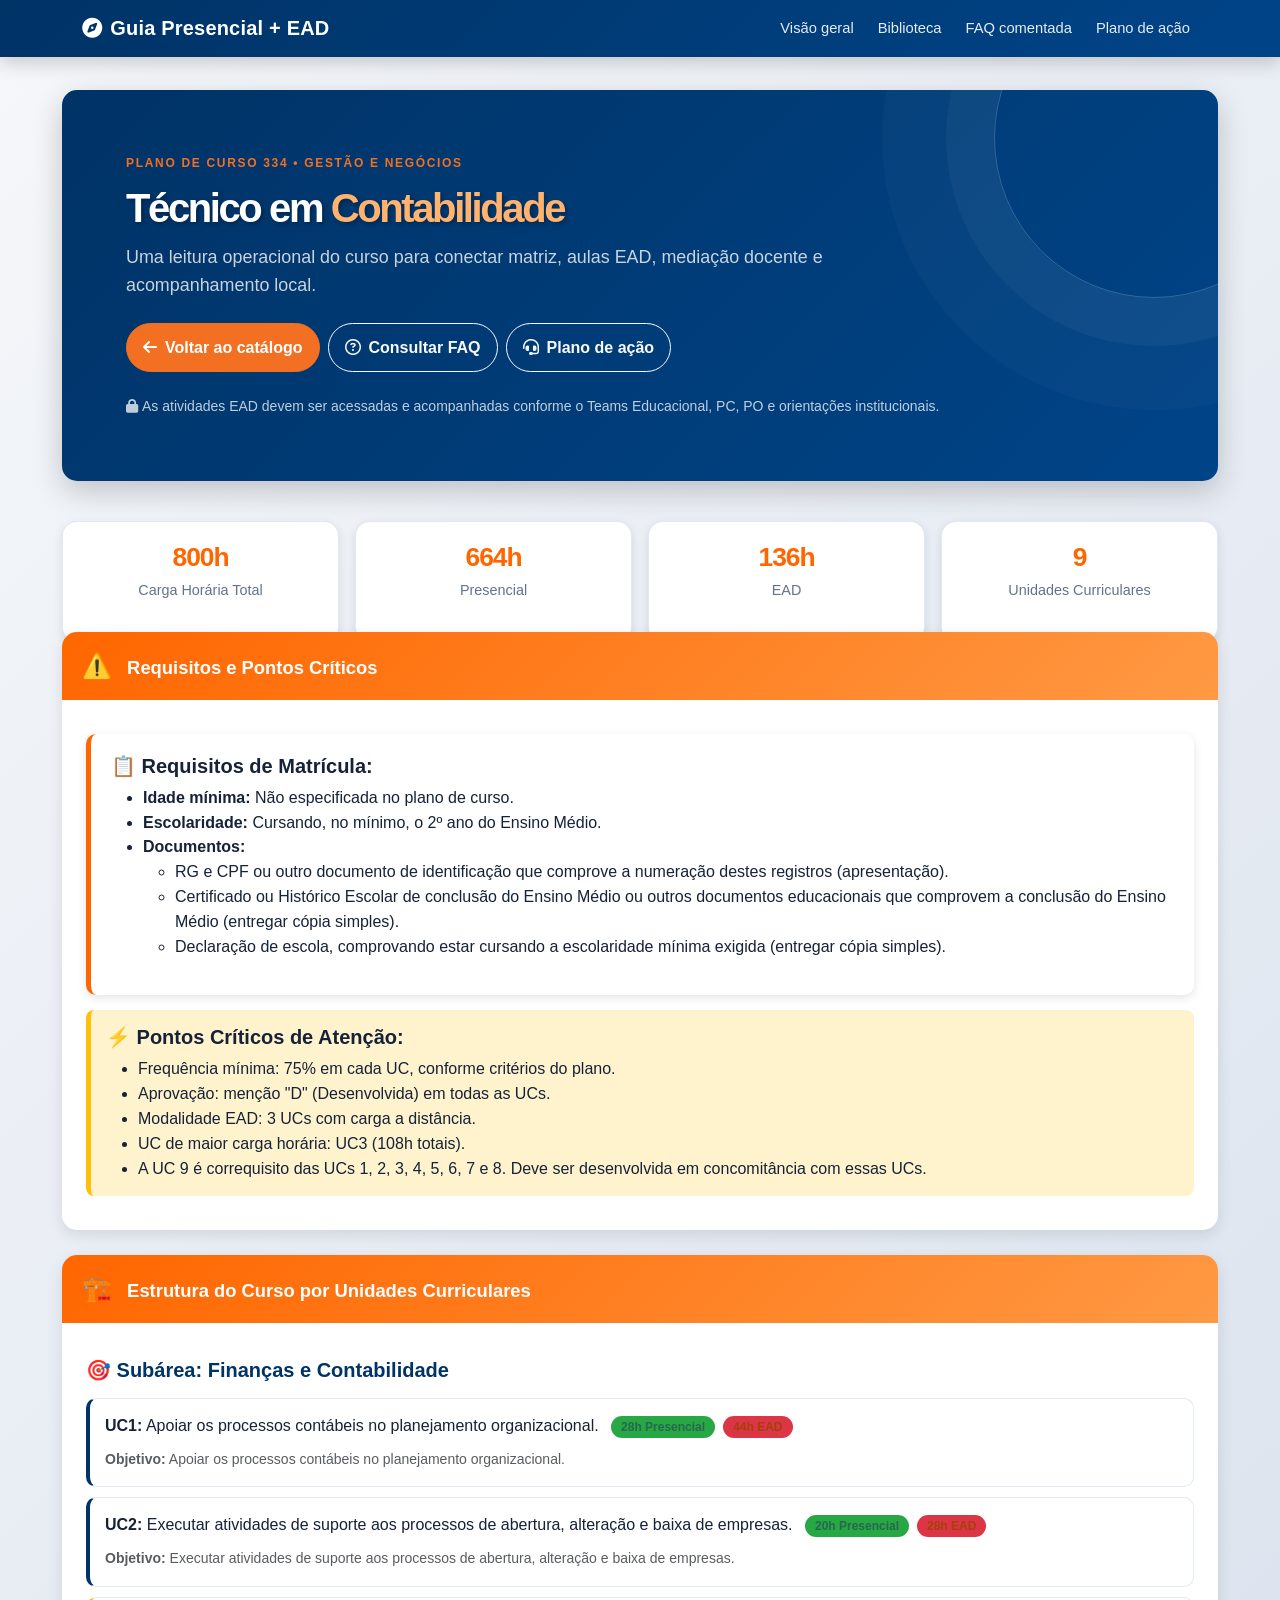
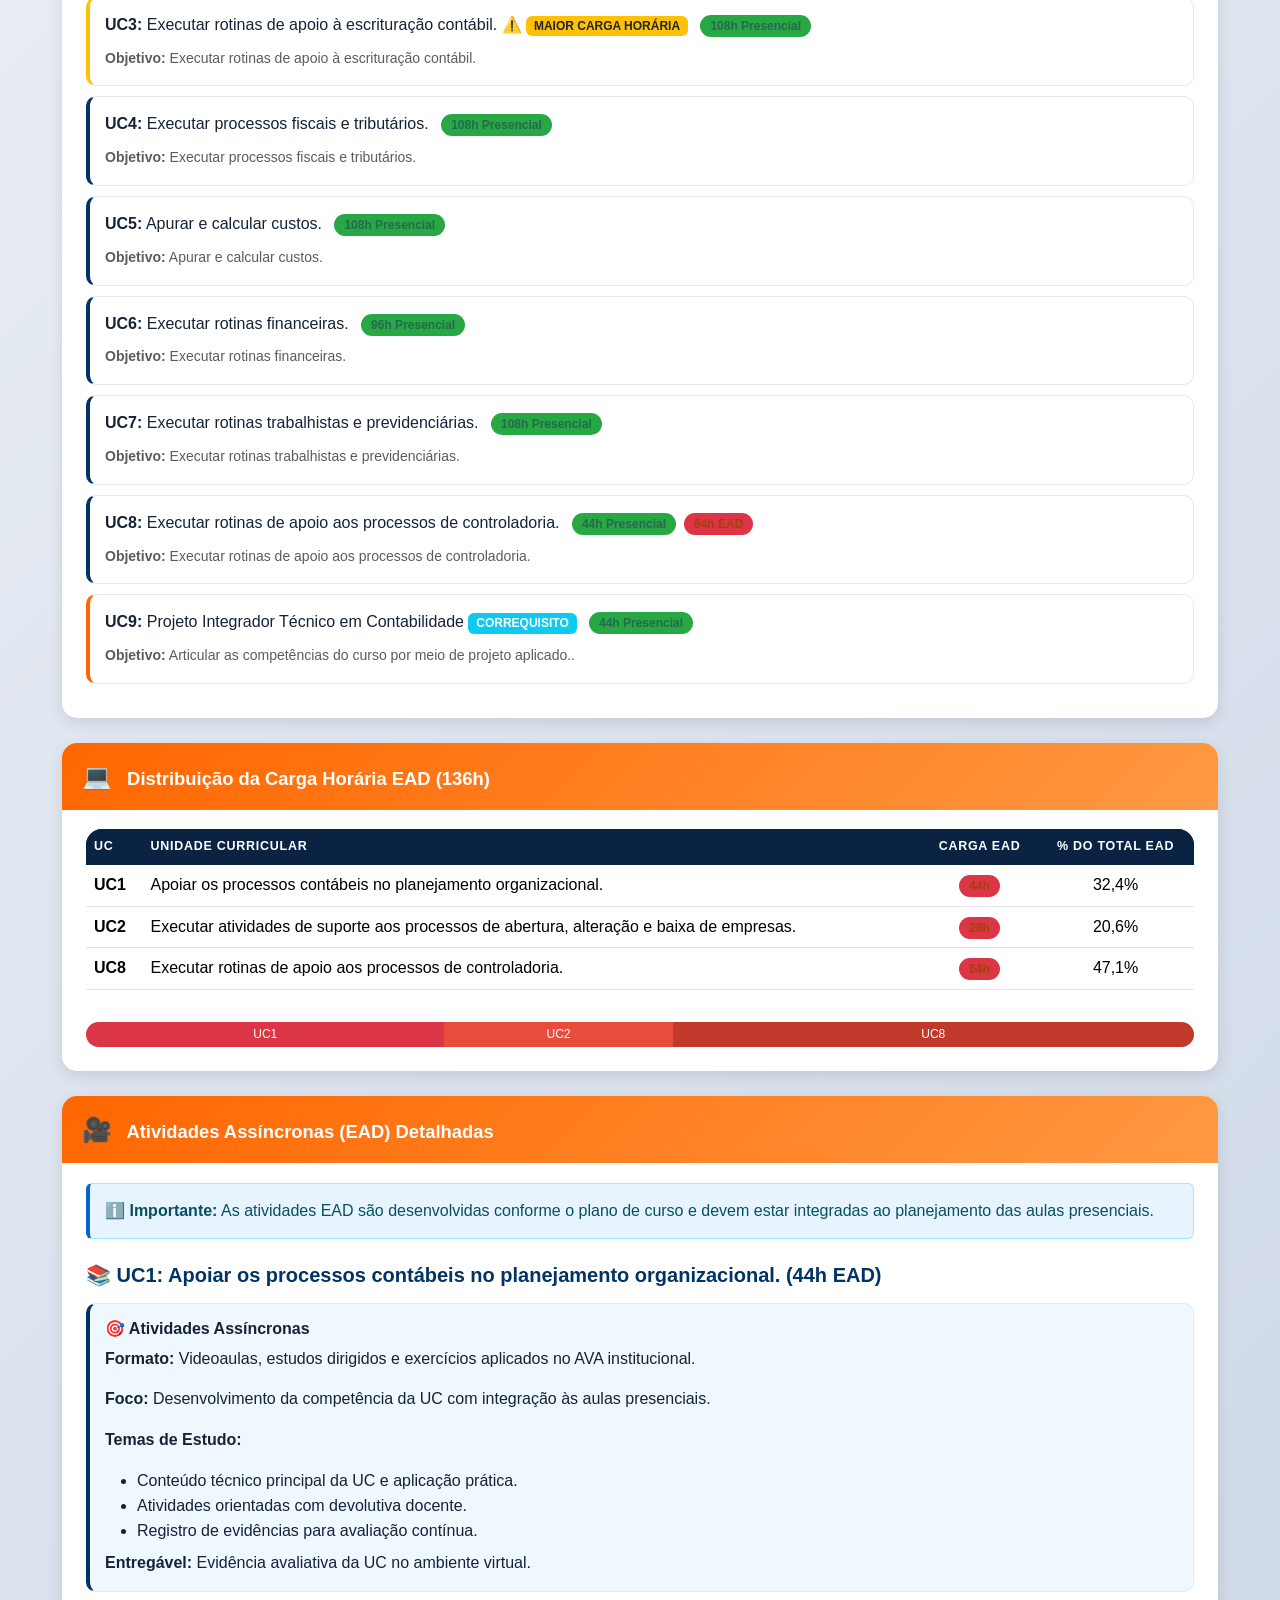
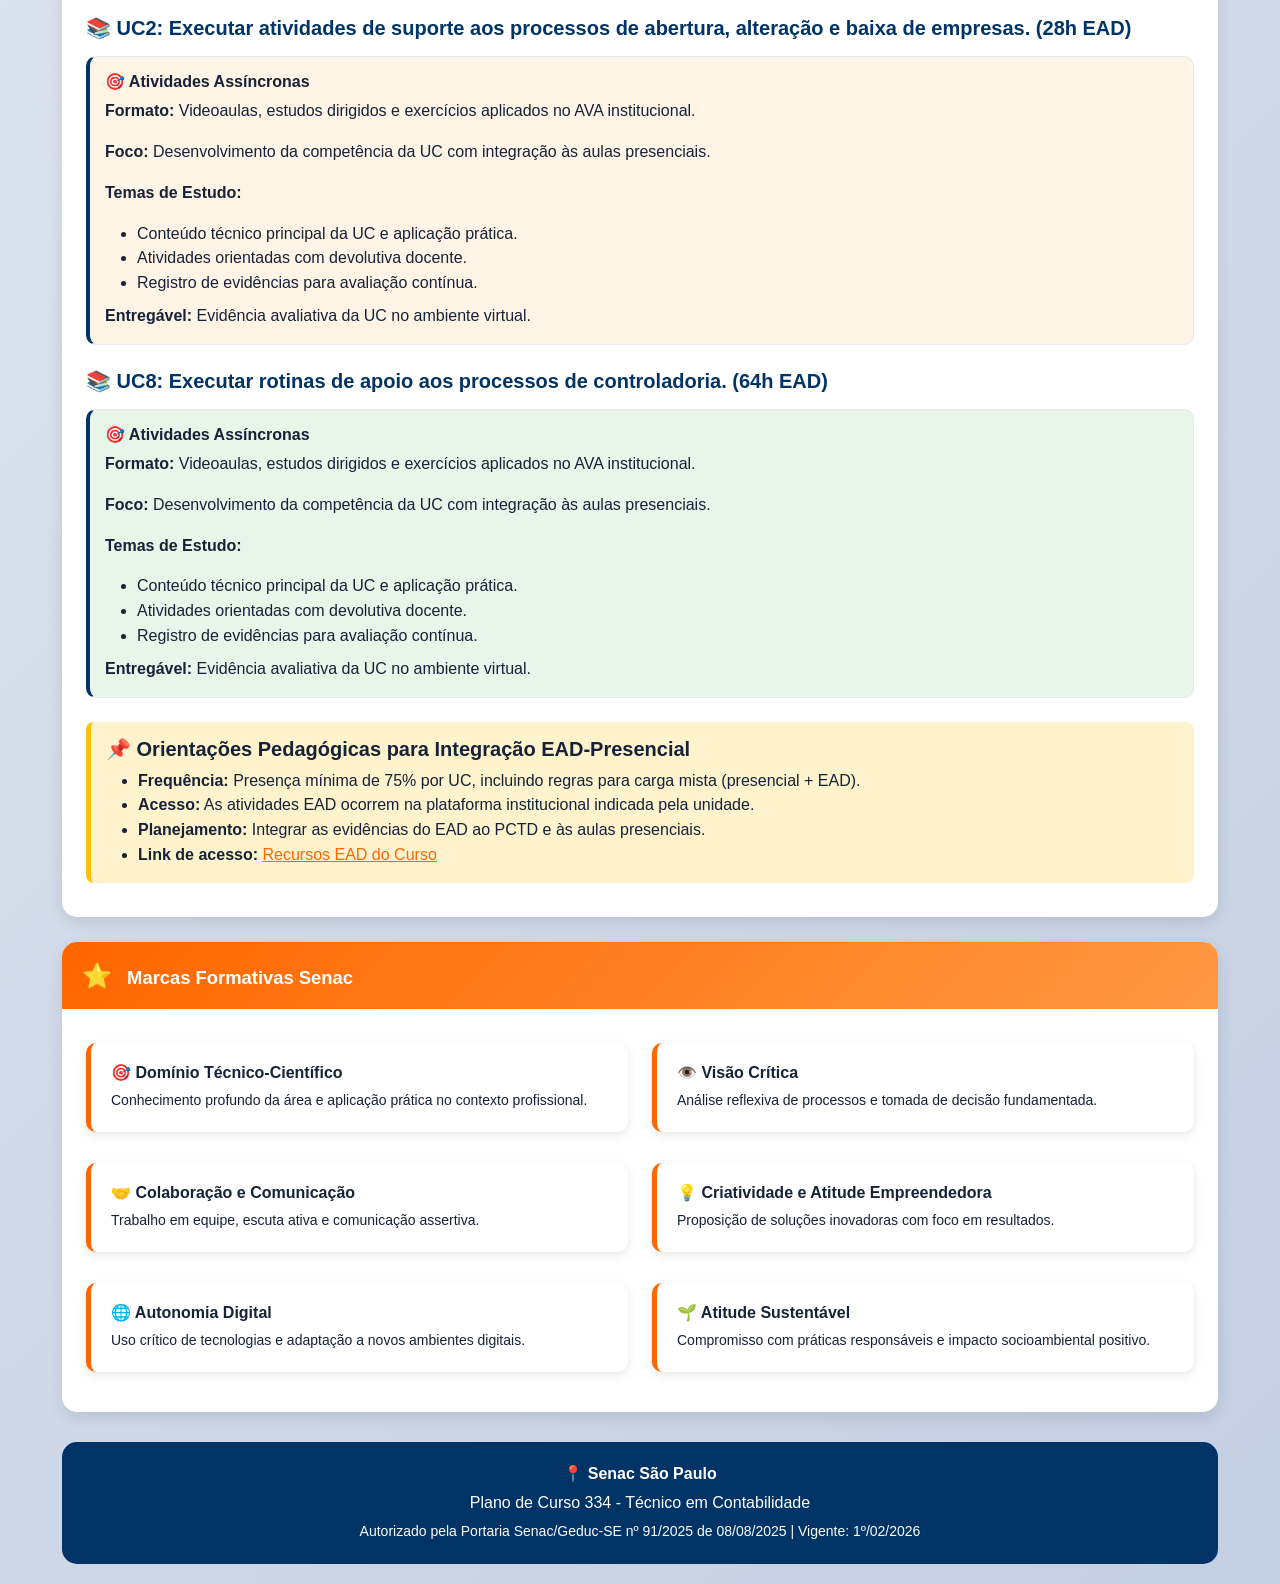
==== 334_PC_Técnico_Contabilidade - EAD.html @ b3b6fa57 "Add files via upload" ====
<!DOCTYPE html>
<html lang="pt-BR">
<head>
    <meta charset="UTF-8">
    <meta name="viewport" content="width=device-width, initial-scale=1.0">
    <title>Técnico em Contabilidade - Senac SP</title>
    <link href="https://cdn.jsdelivr.net/npm/bootstrap@5.3.0/dist/css/bootstrap.min.css" rel="stylesheet">
    <link href="https://cdnjs.cloudflare.com/ajax/libs/font-awesome/6.4.0/css/all.min.css" rel="stylesheet">
    <link href="styles.css" rel="stylesheet">
    <link href="legacy-course.css" rel="stylesheet">
    <style>
        :root {
            --senac-laranja: #FF6600;
            --senac-azul: #003366;
            --senac-cinza: #666666;
            --senac-laranja-claro: #FF9944;
        }

        body {
            font-family: 'Segoe UI', Tahoma, Geneva, Verdana, sans-serif;
            background: linear-gradient(135deg, #f5f7fa 0%, #c3cfe2 100%);
            padding: 90px 0 20px;
        }

        .top-nav {
            background: linear-gradient(135deg, var(--senac-azul) 0%, #004488 100%);
            box-shadow: 0 5px 20px rgba(0,0,0,0.2);
        }

        .top-nav .navbar-brand {
            font-weight: 700;
            letter-spacing: 0.2px;
        }

        .top-nav .nav-link {
            color: rgba(255,255,255,0.9);
            font-weight: 500;
            border-radius: 20px;
            padding: 6px 12px;
            margin-left: 4px;
        }

        .top-nav .nav-link:hover,
        .top-nav .nav-link.active {
            color: #fff;
            background: rgba(255,255,255,0.15);
        }

        .header-senac {
            background: linear-gradient(135deg, var(--senac-azul) 0%, #004488 100%);
            color: white;
            padding: 40px 20px;
            border-radius: 15px;
            box-shadow: 0 10px 30px rgba(0,0,0,0.2);
            margin-bottom: 30px;
        }

        .header-senac h1 {
            font-size: 2.5rem;
            font-weight: bold;
            text-shadow: 2px 2px 4px rgba(0,0,0,0.3);
        }

        .card-custom {
            border: none;
            border-radius: 15px;
            box-shadow: 0 5px 15px rgba(0,0,0,0.1);
            margin-bottom: 25px;
            transition: transform 0.3s ease;
            background: white;
        }

        .card-custom:hover {
            transform: translateY(-5px);
            box-shadow: 0 8px 25px rgba(0,0,0,0.15);
        }

        .card-header-custom {
            background: linear-gradient(135deg, var(--senac-laranja) 0%, var(--senac-laranja-claro) 100%);
            color: white;
            font-weight: bold;
            border-radius: 15px 15px 0 0 !important;
            padding: 15px 20px;
        }

        .badge-ead {
            background-color: #dc3545;
            font-size: 0.75rem;
            padding: 5px 10px;
            border-radius: 20px;
        }

        .badge-presencial {
            background-color: #28a745;
            font-size: 0.75rem;
            padding: 5px 10px;
            border-radius: 20px;
        }

        .info-destaque {
            background: white;
            border-left: 5px solid var(--senac-laranja);
            padding: 20px;
            margin: 15px 0;
            border-radius: 10px;
            box-shadow: 0 3px 10px rgba(0,0,0,0.1);
        }

        .ponto-critico {
            background: #fff3cd;
            border-left: 5px solid #ffc107;
            padding: 15px;
            margin: 10px 0;
            border-radius: 8px;
        }

        .uc-item {
            background: white;
            padding: 15px;
            margin: 10px 0;
            border-radius: 10px;
            border-left: 4px solid var(--senac-azul);
            transition: all 0.3s ease;
        }

        .uc-item:hover {
            border-left-width: 8px;
            padding-left: 20px;
            background: #f8f9fa;
        }

        .emoji-icon {
            font-size: 1.5rem;
            margin-right: 10px;
        }

        .estatistica {
            text-align: center;
            padding: 20px;
            background: white;
            border-radius: 15px;
            box-shadow: 0 3px 10px rgba(0,0,0,0.1);
            margin: 10px 0;
        }

        .estatistica h3 {
            color: var(--senac-laranja);
            font-weight: bold;
            margin-bottom: 5px;
        }

        .progress-custom {
            height: 25px;
            border-radius: 15px;
        }

        .footer-senac {
            background: var(--senac-azul);
            color: white;
            padding: 20px;
            border-radius: 15px;
            text-align: center;
            margin-top: 30px;
        }
    </style>
</head>
<body>
    <nav class="navbar navbar-expand-lg navbar-dark top-nav fixed-top"><div class="container"><a class="navbar-brand" href="index.html"><i class="fa-solid fa-compass me-2"></i>Guia Presencial + EAD</a><button class="navbar-toggler" type="button" data-bs-toggle="collapse" data-bs-target="#mainNavbar" aria-label="Abrir menu"><span class="navbar-toggler-icon"></span></button><div class="collapse navbar-collapse" id="mainNavbar"><ul class="navbar-nav ms-auto align-items-lg-center gap-lg-1"><li class="nav-item"><a class="nav-link" href="index.html">Visão geral</a></li><li class="nav-item"><a class="nav-link" href="index.html#recursos">Biblioteca</a></li><li class="nav-item"><a class="nav-link" href="faq.html">FAQ comentada</a></li><li class="nav-item"><a class="nav-link" href="atendimento.html">Plano de ação</a></li></ul></div></div></nav>
    <div class="container">
        <div class="header-senac">
            <div class="eyebrow">PLANO DE CURSO 334 • GESTÃO E NEGÓCIOS</div>
            <h1 class="mt-3">Técnico em <span class="hero-accent">Contabilidade</span></h1>
            <p class="lead mt-3">Uma leitura operacional do curso para conectar matriz, aulas EAD, mediação docente e acompanhamento local.</p>
            <div class="d-flex flex-wrap gap-2 mt-4"><a class="btn btn-senac" href="index.html#catalogo"><i class="fa-solid fa-arrow-left me-2"></i>Voltar ao catálogo</a><a class="btn btn-outline-light" href="faq.html"><i class="fa-regular fa-circle-question me-2"></i>Consultar FAQ</a><a class="btn btn-outline-light" href="atendimento.html"><i class="fa-solid fa-headset me-2"></i>Plano de ação</a></div>
            <p class="small mt-4 mb-0"><i class="fa-solid fa-lock me-1"></i>As atividades EAD devem ser acessadas e acompanhadas conforme o Teams Educacional, PC, PO e orientações institucionais.</p>
        </div>

        <div class="row g-3">
            <div class="col-md-3 col-sm-6">
                <div class="estatistica">
                    <h3>800h</h3>
                    <p class="mb-0">Carga Horária Total</p>
                </div>
            </div>
            <div class="col-md-3 col-sm-6">
                <div class="estatistica">
                    <h3>664h</h3>
                    <p class="mb-0">Presencial</p>
                </div>
            </div>
            <div class="col-md-3 col-sm-6">
                <div class="estatistica">
                    <h3>136h</h3>
                    <p class="mb-0">EAD</p>
                </div>
            </div>
            <div class="col-md-3 col-sm-6">
                <div class="estatistica">
                    <h3>9</h3>
                    <p class="mb-0">Unidades Curriculares</p>
                </div>
            </div>
        </div>

        <div class="card-custom">
            <div class="card-header-custom">
                <span class="emoji-icon">⚠️</span> Requisitos e Pontos Críticos
            </div>
            <div class="card-body">
                <div class="info-destaque">
                    <h5><strong>📋 Requisitos de Matrícula:</strong></h5>
                    <ul>
                        <li><strong>Idade mínima:</strong> Não especificada no plano de curso.</li>
                        <li><strong>Escolaridade:</strong> Cursando, no mínimo, o 2º ano do Ensino Médio.</li>
                        <li><strong>Documentos:</strong>
                            <ul>
                                <li>RG e CPF ou outro documento de identificação que comprove a numeração destes registros (apresentação).</li>
<li>Certificado ou Histórico Escolar de conclusão do Ensino Médio ou outros documentos educacionais que comprovem a conclusão do Ensino Médio (entregar cópia simples).</li>
<li>Declaração de escola, comprovando estar cursando a escolaridade mínima exigida (entregar cópia simples).</li>
                            </ul>
                        </li>
                    </ul>
                </div>

                <div class="ponto-critico">
                    <h5><strong>⚡ Pontos Críticos de Atenção:</strong></h5>
                    <ul class="mb-0">
                        <li>Frequência mínima: 75% em cada UC, conforme critérios do plano.</li>
<li>Aprovação: menção &quot;D&quot; (Desenvolvida) em todas as UCs.</li>
<li>Modalidade EAD: 3 UCs com carga a distância.</li>
<li>UC de maior carga horária: UC3 (108h totais).</li>
<li>A UC 9 é correquisito das UCs 1, 2, 3, 4, 5, 6, 7 e 8. Deve ser desenvolvida em concomitância com essas UCs.</li>
                    </ul>
                </div>
            </div>
        </div>

        <div class="card-custom">
            <div class="card-header-custom">
                <span class="emoji-icon">🏗️</span> Estrutura do Curso por Unidades Curriculares
            </div>
            <div class="card-body">
                <h5 class="mt-3 mb-3" style="color: var(--senac-azul);"><strong>🎯 Subárea: Finanças e Contabilidade</strong></h5>

                <div class="uc-item">
                    <div class="d-flex justify-content-between align-items-center flex-wrap">
                        <div>
                            <strong>UC1:</strong> Apoiar os processos contábeis no planejamento organizacional.
                            <span class="badge badge-presencial ms-2">28h Presencial</span><span class="badge badge-ead ms-2">44h EAD</span>
                        </div>
                    </div>
                    <p class="mb-0 mt-2 text-muted"><small><strong>Objetivo:</strong> Apoiar os processos contábeis no planejamento organizacional.</small></p>
                </div>

                <div class="uc-item">
                    <div class="d-flex justify-content-between align-items-center flex-wrap">
                        <div>
                            <strong>UC2:</strong> Executar atividades de suporte aos processos de abertura, alteração e baixa de empresas.
                            <span class="badge badge-presencial ms-2">20h Presencial</span><span class="badge badge-ead ms-2">28h EAD</span>
                        </div>
                    </div>
                    <p class="mb-0 mt-2 text-muted"><small><strong>Objetivo:</strong> Executar atividades de suporte aos processos de abertura, alteração e baixa de empresas.</small></p>
                </div>

                <div class="uc-item" style="border-left-color: #ffc107;">
                    <div class="d-flex justify-content-between align-items-center flex-wrap">
                        <div>
                            <strong>UC3:</strong> Executar rotinas de apoio à escrituração contábil. ⚠️ <span class="badge bg-warning text-dark">MAIOR CARGA HORÁRIA</span>
                            <span class="badge badge-presencial ms-2">108h Presencial</span>
                        </div>
                    </div>
                    <p class="mb-0 mt-2 text-muted"><small><strong>Objetivo:</strong> Executar rotinas de apoio à escrituração contábil.</small></p>
                </div>

                <div class="uc-item">
                    <div class="d-flex justify-content-between align-items-center flex-wrap">
                        <div>
                            <strong>UC4:</strong> Executar processos fiscais e tributários.
                            <span class="badge badge-presencial ms-2">108h Presencial</span>
                        </div>
                    </div>
                    <p class="mb-0 mt-2 text-muted"><small><strong>Objetivo:</strong> Executar processos fiscais e tributários.</small></p>
                </div>

                <div class="uc-item">
                    <div class="d-flex justify-content-between align-items-center flex-wrap">
                        <div>
                            <strong>UC5:</strong> Apurar e calcular custos.
                            <span class="badge badge-presencial ms-2">108h Presencial</span>
                        </div>
                    </div>
                    <p class="mb-0 mt-2 text-muted"><small><strong>Objetivo:</strong> Apurar e calcular custos.</small></p>
                </div>

                <div class="uc-item">
                    <div class="d-flex justify-content-between align-items-center flex-wrap">
                        <div>
                            <strong>UC6:</strong> Executar rotinas financeiras.
                            <span class="badge badge-presencial ms-2">96h Presencial</span>
                        </div>
                    </div>
                    <p class="mb-0 mt-2 text-muted"><small><strong>Objetivo:</strong> Executar rotinas financeiras.</small></p>
                </div>

                <div class="uc-item">
                    <div class="d-flex justify-content-between align-items-center flex-wrap">
                        <div>
                            <strong>UC7:</strong> Executar rotinas trabalhistas e previdenciárias.
                            <span class="badge badge-presencial ms-2">108h Presencial</span>
                        </div>
                    </div>
                    <p class="mb-0 mt-2 text-muted"><small><strong>Objetivo:</strong> Executar rotinas trabalhistas e previdenciárias.</small></p>
                </div>

                <div class="uc-item">
                    <div class="d-flex justify-content-between align-items-center flex-wrap">
                        <div>
                            <strong>UC8:</strong> Executar rotinas de apoio aos processos de controladoria.
                            <span class="badge badge-presencial ms-2">44h Presencial</span><span class="badge badge-ead ms-2">64h EAD</span>
                        </div>
                    </div>
                    <p class="mb-0 mt-2 text-muted"><small><strong>Objetivo:</strong> Executar rotinas de apoio aos processos de controladoria.</small></p>
                </div>

                <div class="uc-item" style="border-left-color: var(--senac-laranja);">
                    <div class="d-flex justify-content-between align-items-center flex-wrap">
                        <div>
                            <strong>UC9:</strong> Projeto Integrador Técnico em Contabilidade <span class="badge bg-info">CORREQUISITO</span>
                            <span class="badge badge-presencial ms-2">44h Presencial</span>
                        </div>
                    </div>
                    <p class="mb-0 mt-2 text-muted"><small><strong>Objetivo:</strong> Articular as competências do curso por meio de projeto aplicado..</small></p>
                </div>
            </div>
        </div>

        <div class="card-custom">
            <div class="card-header-custom">
                <span class="emoji-icon">💻</span> Distribuição da Carga Horária EAD (136h)
            </div>
            <div class="card-body">

                <div class="table-responsive">
                    <table class="table table-hover">
                        <thead style="background-color: var(--senac-azul); color: white;">
                            <tr>
                                <th>UC</th>
                                <th>Unidade Curricular</th>
                                <th class="text-center">Carga EAD</th>
                                <th class="text-center">% do Total EAD</th>
                            </tr>
                        </thead>
                        <tbody>

                            <tr>
                                <td><strong>UC1</strong></td>
                                <td>Apoiar os processos contábeis no planejamento organizacional.</td>
                                <td class="text-center"><span class="badge badge-ead">44h</span></td>
                                <td class="text-center">32,4%</td>
                            </tr>
                            <tr>
                                <td><strong>UC2</strong></td>
                                <td>Executar atividades de suporte aos processos de abertura, alteração e baixa de empresas.</td>
                                <td class="text-center"><span class="badge badge-ead">28h</span></td>
                                <td class="text-center">20,6%</td>
                            </tr>
                            <tr>
                                <td><strong>UC8</strong></td>
                                <td>Executar rotinas de apoio aos processos de controladoria.</td>
                                <td class="text-center"><span class="badge badge-ead">64h</span></td>
                                <td class="text-center">47,1%</td>
                            </tr>
                        </tbody>
                    </table>
                </div>
                <div class="progress progress-custom mt-3">
                    <div class="progress-bar" style="width: 32.3529%; background-color: #dc3545;">UC1</div><div class="progress-bar" style="width: 20.5882%; background-color: #e74c3c;">UC2</div><div class="progress-bar" style="width: 47.0588%; background-color: #c0392b;">UC8</div>
                </div>
            </div>
        </div>

        <div class="card-custom">
            <div class="card-header-custom">
                <span class="emoji-icon">🎥</span> Atividades Assíncronas (EAD) Detalhadas
            </div>
            <div class="card-body">
                <div class="alert alert-info" style="background-color: #e7f3ff; border-left: 4px solid #0066cc; padding: 15px; margin-bottom: 20px;">
                    <strong>ℹ️ Importante:</strong> As atividades EAD são desenvolvidas conforme o plano de curso e devem estar integradas ao planejamento das aulas presenciais.
                </div>

                <h5 class="mt-4 mb-3" style="color: var(--senac-azul);"><strong>📚 UC1: Apoiar os processos contábeis no planejamento organizacional. (44h EAD)</strong></h5>

                <div class="uc-item" style="background: #f0f8ff;">
                    <h6><strong>🎯 Atividades Assíncronas</strong></h6>
                    <p><strong>Formato:</strong> Videoaulas, estudos dirigidos e exercícios aplicados no AVA institucional.</p>
                    <p><strong>Foco:</strong> Desenvolvimento da competência da UC com integração às aulas presenciais.</p>
                    <p><strong>Temas de Estudo:</strong></p>
                    <ul class="mb-2">
                        <li>Conteúdo técnico principal da UC e aplicação prática.</li>
                        <li>Atividades orientadas com devolutiva docente.</li>
                        <li>Registro de evidências para avaliação contínua.</li>
                    </ul>
                    <p class="mb-0"><strong>Entregável:</strong> Evidência avaliativa da UC no ambiente virtual.</p>
                </div>

                <h5 class="mt-4 mb-3" style="color: var(--senac-azul);"><strong>📚 UC2: Executar atividades de suporte aos processos de abertura, alteração e baixa de empresas. (28h EAD)</strong></h5>

                <div class="uc-item" style="background: #fff4e6;">
                    <h6><strong>🎯 Atividades Assíncronas</strong></h6>
                    <p><strong>Formato:</strong> Videoaulas, estudos dirigidos e exercícios aplicados no AVA institucional.</p>
                    <p><strong>Foco:</strong> Desenvolvimento da competência da UC com integração às aulas presenciais.</p>
                    <p><strong>Temas de Estudo:</strong></p>
                    <ul class="mb-2">
                        <li>Conteúdo técnico principal da UC e aplicação prática.</li>
                        <li>Atividades orientadas com devolutiva docente.</li>
                        <li>Registro de evidências para avaliação contínua.</li>
                    </ul>
                    <p class="mb-0"><strong>Entregável:</strong> Evidência avaliativa da UC no ambiente virtual.</p>
                </div>

                <h5 class="mt-4 mb-3" style="color: var(--senac-azul);"><strong>📚 UC8: Executar rotinas de apoio aos processos de controladoria. (64h EAD)</strong></h5>

                <div class="uc-item" style="background: #e8f5e9;">
                    <h6><strong>🎯 Atividades Assíncronas</strong></h6>
                    <p><strong>Formato:</strong> Videoaulas, estudos dirigidos e exercícios aplicados no AVA institucional.</p>
                    <p><strong>Foco:</strong> Desenvolvimento da competência da UC com integração às aulas presenciais.</p>
                    <p><strong>Temas de Estudo:</strong></p>
                    <ul class="mb-2">
                        <li>Conteúdo técnico principal da UC e aplicação prática.</li>
                        <li>Atividades orientadas com devolutiva docente.</li>
                        <li>Registro de evidências para avaliação contínua.</li>
                    </ul>
                    <p class="mb-0"><strong>Entregável:</strong> Evidência avaliativa da UC no ambiente virtual.</p>
                </div>
                <div class="ponto-critico mt-4">
                    <h5><strong>📌 Orientações Pedagógicas para Integração EAD-Presencial</strong></h5>
                    <ul class="mb-0">
                        <li><strong>Frequência:</strong> Presença mínima de 75% por UC, incluindo regras para carga mista (presencial + EAD).</li>
                        <li><strong>Acesso:</strong> As atividades EAD ocorrem na plataforma institucional indicada pela unidade.</li>
                        <li><strong>Planejamento:</strong> Integrar as evidências do EAD ao PCTD e às aulas presenciais.</li>
                        <li><strong>Link de acesso:</strong> <a href="https://share.articulate.com/9DO5OcWCx9k4KD4Y9Fc0r" target="_blank" style="color: var(--senac-laranja);">Recursos EAD do Curso</a></li>
                    </ul>
                </div>
            </div>
        </div>

        <div class="card-custom">
            <div class="card-header-custom">
                <span class="emoji-icon">⭐</span> Marcas Formativas Senac
            </div>
            <div class="card-body">
                <div class="row">
                    <div class="col-md-6">
                        <div class="info-destaque mb-3">
                            <h6><strong>🎯 Domínio Técnico-Científico</strong></h6>
                            <p class="mb-0 small">Conhecimento profundo da área e aplicação prática no contexto profissional.</p>
                        </div>
                    </div>
                    <div class="col-md-6">
                        <div class="info-destaque mb-3">
                            <h6><strong>👁️ Visão Crítica</strong></h6>
                            <p class="mb-0 small">Análise reflexiva de processos e tomada de decisão fundamentada.</p>
                        </div>
                    </div>
                    <div class="col-md-6">
                        <div class="info-destaque mb-3">
                            <h6><strong>🤝 Colaboração e Comunicação</strong></h6>
                            <p class="mb-0 small">Trabalho em equipe, escuta ativa e comunicação assertiva.</p>
                        </div>
                    </div>
                    <div class="col-md-6">
                        <div class="info-destaque mb-3">
                            <h6><strong>💡 Criatividade e Atitude Empreendedora</strong></h6>
                            <p class="mb-0 small">Proposição de soluções inovadoras com foco em resultados.</p>
                        </div>
                    </div>
                    <div class="col-md-6">
                        <div class="info-destaque mb-3">
                            <h6><strong>🌐 Autonomia Digital</strong></h6>
                            <p class="mb-0 small">Uso crítico de tecnologias e adaptação a novos ambientes digitais.</p>
                        </div>
                    </div>
                    <div class="col-md-6">
                        <div class="info-destaque mb-3">
                            <h6><strong>🌱 Atitude Sustentável</strong></h6>
                            <p class="mb-0 small">Compromisso com práticas responsáveis e impacto socioambiental positivo.</p>
                        </div>
                    </div>
                </div>
            </div>
        </div>

        <div class="footer-senac">
            <p class="mb-1"><strong>📍 Senac São Paulo</strong></p>
            <p class="mb-1">Plano de Curso 334 - Técnico em Contabilidade</p>
            <p class="mb-0"><small>Autorizado pela Portaria Senac/Geduc-SE nº 91/2025 de 08/08/2025 | Vigente: 1º/02/2026</small></p>
        </div>
    </div>

    <script src="https://cdn.jsdelivr.net/npm/bootstrap@5.3.0/dist/js/bootstrap.bundle.min.js"></script>
    <script>
        document.addEventListener('DOMContentLoaded', function() {
            const cards = document.querySelectorAll('.card-custom, .estatistica');
            cards.forEach((card, index) => {
                setTimeout(() => {
                    card.style.opacity = '0';
                    card.style.transform = 'translateY(20px)';
                    card.style.transition = 'all 0.5s ease';
                    setTimeout(() => {
                        card.style.opacity = '1';
                        card.style.transform = 'translateY(0)';
                    }, 50);
                }, index * 50);
            });
        });
    </script>
</body>
</html>
---- styles.css ----
:root {
    --navy: #0a2342;
    --navy-2: #113d68;
    --orange: #f36f21;
    --orange-light: #ffb36f;
    --ink: #152238;
    --muted: #62738a;
    --line: #dfe7f1;
    --surface: #ffffff;
    --surface-2: #f4f7fb;
    --teal: #087f8c;
    --green: #2f8f6b;
    --shadow: 0 16px 42px rgba(10, 35, 66, .10);
}

* { box-sizing: border-box; }

html { scroll-behavior: smooth; }

body {
    margin: 0;
    color: var(--ink);
    background:
        radial-gradient(circle at 90% 2%, rgba(255, 179, 111, .18), transparent 28rem),
        linear-gradient(180deg, #f8fbff 0%, #eef3f8 100%);
    font-family: Inter, ui-sans-serif, system-ui, -apple-system, BlinkMacSystemFont, "Segoe UI", sans-serif;
    line-height: 1.55;
}

a { color: var(--navy-2); }
a:hover { color: var(--orange); }

.top-nav {
    background: rgba(10, 35, 66, .96);
    box-shadow: 0 8px 30px rgba(10, 35, 66, .16);
    backdrop-filter: blur(16px);
}

.top-nav .navbar-brand { font-weight: 800; letter-spacing: -.02em; }
.top-nav .nav-link {
    color: rgba(255,255,255,.82);
    border-radius: 999px;
    padding: .48rem .72rem;
    font-size: .92rem;
}
.top-nav .nav-link:hover, .top-nav .nav-link.active { color: #fff; background: rgba(255,255,255,.12); }

.page-shell { padding: 7rem 0 3rem; }
.eyebrow {
    color: var(--orange);
    font-size: .75rem;
    font-weight: 800;
    letter-spacing: .14em;
    text-transform: uppercase;
}

.hero {
    position: relative;
    overflow: hidden;
    color: #fff;
    border-radius: 30px;
    padding: clamp(2rem, 5vw, 4.8rem);
    background:
        linear-gradient(115deg, rgba(10,35,66,.98), rgba(17,61,104,.92)),
        radial-gradient(circle at 90% 20%, rgba(255,179,111,.45), transparent 24rem);
    box-shadow: 0 28px 64px rgba(10, 35, 66, .22);
}
.hero::after {
    content: "";
    position: absolute;
    width: 20rem; height: 20rem;
    right: -6rem; top: -7rem;
    border: 1px solid rgba(255,255,255,.2);
    border-radius: 50%;
    box-shadow: 0 0 0 3rem rgba(255,255,255,.035), 0 0 0 7rem rgba(255,255,255,.025);
}
.hero > * { position: relative; z-index: 1; }
.hero h1 { max-width: 820px; font-size: clamp(2.3rem, 5vw, 4.7rem); line-height: .98; letter-spacing: -.06em; font-weight: 850; }
.hero .lead { max-width: 720px; color: rgba(255,255,255,.78); font-size: 1.12rem; }
.hero-accent { color: var(--orange-light); }

.btn-senac, .btn-outline-light, .btn-soft {
    border-radius: 999px;
    padding: .7rem 1rem;
    font-weight: 750;
}
.btn-senac { color: #fff; background: var(--orange); border: 1px solid var(--orange); }
.btn-senac:hover { color: #fff; background: #d9580e; border-color: #d9580e; transform: translateY(-1px); }
.btn-soft { color: var(--navy); background: #e9f1f8; border: 1px solid #dbe6f0; }
.btn-soft:hover { color: var(--navy); background: #dceaf5; }
.btn-soft.active { color: #fff; background: var(--navy); border-color: var(--navy); }

.section { margin-top: 4.5rem; }
.section-title { max-width: 700px; margin-bottom: 1.5rem; }
.section-title h2 { margin: .35rem 0 .6rem; font-size: clamp(1.7rem, 3vw, 2.7rem); letter-spacing: -.045em; font-weight: 820; }
.section-title p { color: var(--muted); margin: 0; }

.surface, .stat-card, .course-card, .resource-card, .timeline-card, .callout, .faq-shell, .table-shell {
    background: rgba(255,255,255,.9);
    border: 1px solid rgba(223,231,241,.9);
    border-radius: 22px;
    box-shadow: var(--shadow);
}
.surface { padding: 1.5rem; }
.stat-card { height: 100%; padding: 1.35rem; }
.stat-card .stat-value { color: var(--orange); font-size: 1.65rem; font-weight: 850; letter-spacing: -.04em; }
.stat-card .stat-label { color: var(--muted); font-size: .9rem; }

.course-card { height: 100%; padding: 1.45rem; transition: .25s ease; }
.course-card:hover, .resource-card:hover { transform: translateY(-5px); box-shadow: 0 22px 48px rgba(10,35,66,.14); }
.course-icon { display: grid; width: 3rem; height: 3rem; place-items: center; border-radius: 14px; color: #fff; background: linear-gradient(135deg, var(--orange), #ff9e58); font-size: 1.35rem; }
.course-card h3 { font-size: 1.1rem; letter-spacing: -.02em; }
.course-card p { color: var(--muted); font-size: .92rem; }
.chip { display: inline-flex; align-items: center; gap: .35rem; padding: .3rem .6rem; border-radius: 999px; background: #edf4f8; color: var(--navy-2); font-size: .76rem; font-weight: 800; }
.chip-orange { color: #a3410b; background: #fff0e5; }
.chip-green { color: #25694f; background: #eaf7f0; }

.step-grid { display: grid; grid-template-columns: repeat(3, 1fr); gap: 1rem; }
.step-card { position: relative; padding: 1.3rem; border-radius: 18px; background: var(--surface-2); border: 1px solid var(--line); }
.step-number { display: grid; width: 2rem; height: 2rem; place-items: center; margin-bottom: .8rem; border-radius: 50%; background: var(--navy); color: #fff; font-weight: 800; }
.step-card h3 { font-size: 1rem; }
.step-card p { color: var(--muted); font-size: .9rem; margin-bottom: 0; }

.metric-bar { height: 10px; background: #e6edf4; border-radius: 99px; overflow: hidden; }
.metric-bar > span { display: block; height: 100%; background: linear-gradient(90deg, var(--orange), #ffb36f); border-radius: inherit; }
.mini-note { color: var(--muted); font-size: .84rem; }
.template-box { padding: .9rem 1rem; color: var(--navy); background: rgba(255,255,255,.78); border: 1px dashed #d6e2ed; border-radius: 12px; font-family: ui-monospace, SFMono-Regular, Menlo, Consolas, monospace; font-size: .78rem; line-height: 1.65; white-space: normal; }

.resource-card { display: flex; align-items: flex-start; gap: 1rem; height: 100%; padding: 1.25rem; }
.resource-card .resource-icon { flex: 0 0 auto; display: grid; width: 2.7rem; height: 2.7rem; place-items: center; border-radius: 12px; color: var(--navy); background: #eaf1f8; }
.resource-card h3 { margin: 0 0 .25rem; font-size: 1rem; }
.resource-card p { margin: 0; color: var(--muted); font-size: .86rem; }
.resource-card.border-0 { color: inherit; cursor: pointer; }
.resource-card.border-0:hover { background: #f7fbff; }
.demand-form-label { display: block; margin-bottom: .3rem; color: var(--navy); font-size: .76rem; font-weight: 800; }

.callout { border-left: 5px solid var(--orange); padding: 1rem 1.2rem; }
.callout-blue { border-left-color: var(--teal); }
.callout-green { border-left-color: var(--green); }

.page-header { display: flex; align-items: flex-end; justify-content: space-between; gap: 1rem; flex-wrap: wrap; margin-bottom: 2rem; }
.page-header h1 { margin: .35rem 0; font-size: clamp(2rem, 4vw, 3.5rem); letter-spacing: -.055em; font-weight: 850; }
.page-header p { max-width: 760px; color: var(--muted); margin: 0; }
.sticky-tools { position: sticky; top: 5rem; z-index: 5; }

.table-shell { overflow: hidden; }
.table-shell .table { margin: 0; }
.table-shell th { color: #fff; background: var(--navy); border: 0; font-size: .78rem; text-transform: uppercase; letter-spacing: .06em; }
.table-shell td { vertical-align: middle; border-color: #edf1f5; }
.table-shell tr:last-child td { border-bottom: 0; }

.accordion .faq-item { border: 1px solid var(--line); border-radius: 16px !important; margin-bottom: .7rem; overflow: hidden; background: #fff; }
.faq-item summary { list-style: none; cursor: pointer; padding: 1.05rem 1.2rem; font-weight: 800; }
.faq-item summary::-webkit-details-marker { display: none; }
.faq-item summary::after { content: "+"; float: right; color: var(--orange); font-size: 1.25rem; }
.faq-item[open] summary::after { content: "–"; }
.faq-body { border-top: 1px solid var(--line); padding: 1rem 1.2rem 1.2rem; }
.faq-body .answer { color: var(--ink); }
.faq-body .comment { padding: .85rem 1rem; margin-top: .8rem; border-radius: 12px; background: #fff6ee; color: #71340f; font-size: .92rem; }
.faq-number { color: var(--orange); font-size: .82rem; margin-right: .45rem; }
.faq-controls { padding: 1rem; border-radius: 16px; background: var(--surface-2); border: 1px solid var(--line); }

.timeline { position: relative; display: grid; gap: 1rem; }
.timeline::before { content: ""; position: absolute; left: 1.25rem; top: 1rem; bottom: 1rem; width: 2px; background: #dce6ee; }
.timeline-card { position: relative; margin-left: 2.6rem; padding: 1.25rem; }
.timeline-card::before { content: ""; position: absolute; left: -2.05rem; top: 1.25rem; width: 1rem; height: 1rem; border-radius: 50%; border: 3px solid #fff; background: var(--orange); box-shadow: 0 0 0 2px var(--orange); }
.timeline-card h3 { font-size: 1rem; }
.timeline-card p { color: var(--muted); font-size: .9rem; margin-bottom: .55rem; }

.checklist { display: grid; gap: .65rem; padding-left: 0; list-style: none; }
.checklist label { display: flex; align-items: flex-start; gap: .65rem; padding: .75rem .85rem; border: 1px solid var(--line); border-radius: 12px; background: #fff; cursor: pointer; font-size: .9rem; }
.checklist input { accent-color: var(--orange); margin-top: .25rem; }
.checklist input:checked + span { color: var(--muted); text-decoration: line-through; }

.progress-label { display: flex; justify-content: space-between; gap: 1rem; font-size: .82rem; color: var(--muted); margin-bottom: .4rem; }
.demand-table td, .demand-table th { font-size: .82rem; }
.demand-table .status { font-weight: 750; }
.status-open { color: #9c5300; }
.status-progress { color: var(--teal); }
.status-done { color: var(--green); }

.footer { margin-top: 4rem; padding: 2rem 0 1rem; color: #b9c8d7; background: var(--navy); }
.footer a { color: #fff; }
.footer small { color: #90a6ba; }

.modal-content { border: 0; border-radius: 22px; overflow: hidden; }
.modal-header { color: #fff; background: var(--navy); border: 0; }

@media (max-width: 767px) {
    .page-shell { padding-top: 6rem; }
    .hero { border-radius: 22px; }
    .step-grid { grid-template-columns: 1fr; }
    .sticky-tools { position: static; }
    .table-shell { overflow-x: auto; }
}

@media (prefers-reduced-motion: reduce) {
    *, *::before, *::after { scroll-behavior: auto !important; transition: none !important; animation: none !important; }
}
---- legacy-course.css ----
/* Harmonização visual das páginas de curso legadas com o layout atual. */
body {
    padding: 7rem 0 3rem;
    background:
        radial-gradient(circle at 90% 2%, rgba(255, 179, 111, .18), transparent 28rem),
        linear-gradient(180deg, #f8fbff 0%, #eef3f8 100%);
}

body > .container { max-width: 1180px; }

.header-senac {
    position: relative;
    overflow: hidden;
    text-align: left !important;
    color: #fff;
    border-radius: 30px;
    padding: clamp(2rem, 5vw, 4.8rem) !important;
    margin-bottom: 1.5rem;
    background: linear-gradient(115deg, rgba(10,35,66,.98), rgba(17,61,104,.92));
    box-shadow: 0 28px 64px rgba(10,35,66,.22);
}
.header-senac::after {
    content: "";
    position: absolute;
    width: 20rem; height: 20rem;
    right: -6rem; top: -7rem;
    border: 1px solid rgba(255,255,255,.2);
    border-radius: 50%;
    box-shadow: 0 0 0 3rem rgba(255,255,255,.035), 0 0 0 7rem rgba(255,255,255,.025);
}
.header-senac > * { position: relative; z-index: 1; }
.header-senac h1 { max-width: 820px; margin: 0 0 1rem; color: #fff; font-size: clamp(2.3rem, 5vw, 4.7rem); line-height: .98; letter-spacing: -.06em; font-weight: 850; text-shadow: none; }
.header-senac .lead { max-width: 720px; color: rgba(255,255,255,.78); font-size: 1.12rem; }
.header-senac p { color: rgba(255,255,255,.75); }
.header-senac strong { color: #ffb36f; }

.estatistica {
    height: 100%;
    margin: 0 0 1rem;
    padding: 1.35rem;
    text-align: left;
    background: rgba(255,255,255,.9);
    border: 1px solid rgba(223,231,241,.9);
    border-radius: 22px;
    box-shadow: 0 16px 42px rgba(10,35,66,.10);
}
.estatistica h3 { margin: 0; color: var(--orange); font-size: 1.65rem; font-weight: 850; letter-spacing: -.04em; }
.estatistica p { color: var(--muted); font-size: .9rem; }

.card-custom {
    margin-bottom: 1.5rem;
    background: rgba(255,255,255,.9);
    border: 1px solid rgba(223,231,241,.9);
    border-radius: 22px;
    box-shadow: 0 16px 42px rgba(10,35,66,.10);
    transition: transform .25s ease, box-shadow .25s ease;
}
.card-custom:hover { transform: translateY(-3px); box-shadow: 0 22px 48px rgba(10,35,66,.14); }
.card-header-custom { color: var(--navy); background: transparent; border: 0; border-radius: 22px 22px 0 0 !important; padding: 1.35rem 1.5rem .25rem; font-size: 1.15rem; }
.card-header-custom .emoji-icon { color: var(--orange); }
.card-custom .card-body { padding: 1.2rem 1.5rem 1.5rem; }

.info-destaque { margin: 1rem 0; padding: 1rem 1.2rem; color: var(--ink); background: #fff7ef; border-left: 5px solid var(--orange); border-radius: 14px; box-shadow: none; }
.ponto-critico { margin: 1rem 0; padding: 1rem 1.2rem; background: #fff9e8; border-left: 5px solid #efb000; border-radius: 14px; }
.uc-item { margin: .8rem 0; padding: 1rem 1.15rem; background: #f7fbff; border: 1px solid #e2ebf3; border-left: 4px solid var(--navy-2); border-radius: 14px; }
.uc-item:hover { border-left-width: 6px; padding-left: 1.1rem; background: #f3f8fc; }
.badge-ead, .badge-presencial { display: inline-flex; align-items: center; padding: .3rem .6rem; border-radius: 999px; font-size: .75rem; font-weight: 800; }
.badge-ead { color: #a3410b; background: #fff0e5; }
.badge-presencial { color: #25694f; background: #eaf7f0; }
.progress-custom { height: 10px; border-radius: 99px; background: #e6edf4; overflow: hidden; }
.footer-senac { margin-top: 2rem; padding: 2rem; color: #b9c8d7; background: var(--navy); border-radius: 22px; text-align: left; }
.footer-senac strong { color: #fff; }
.emoji-icon { font-size: 1.2rem; margin-right: .45rem; }
.table { --bs-table-bg: transparent; }
.table thead th { color: #fff; background: var(--navy); border: 0; font-size: .78rem; text-transform: uppercase; letter-spacing: .06em; }
.table-responsive { border-radius: 16px; }

@media (max-width: 767px) {
    .header-senac { border-radius: 22px; }
    .card-custom .card-body, .card-header-custom { padding-left: 1rem; padding-right: 1rem; }
}
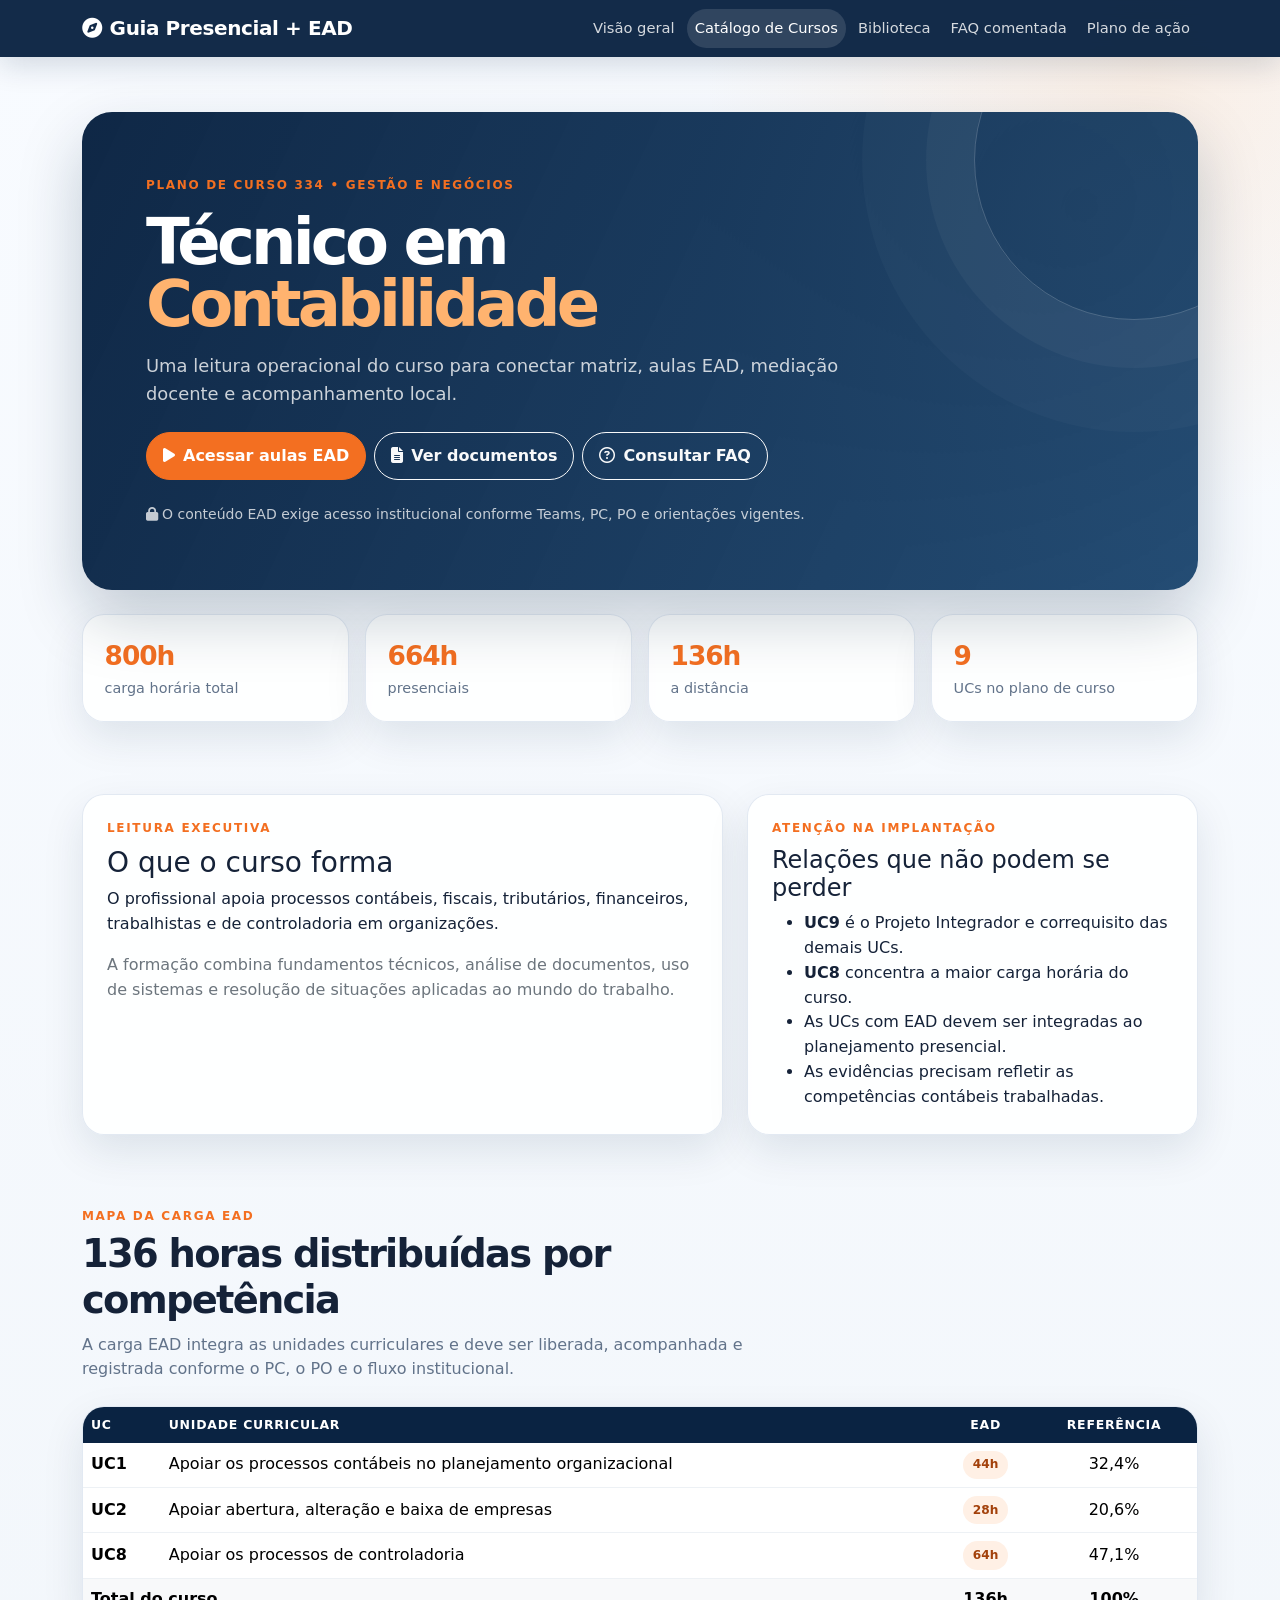
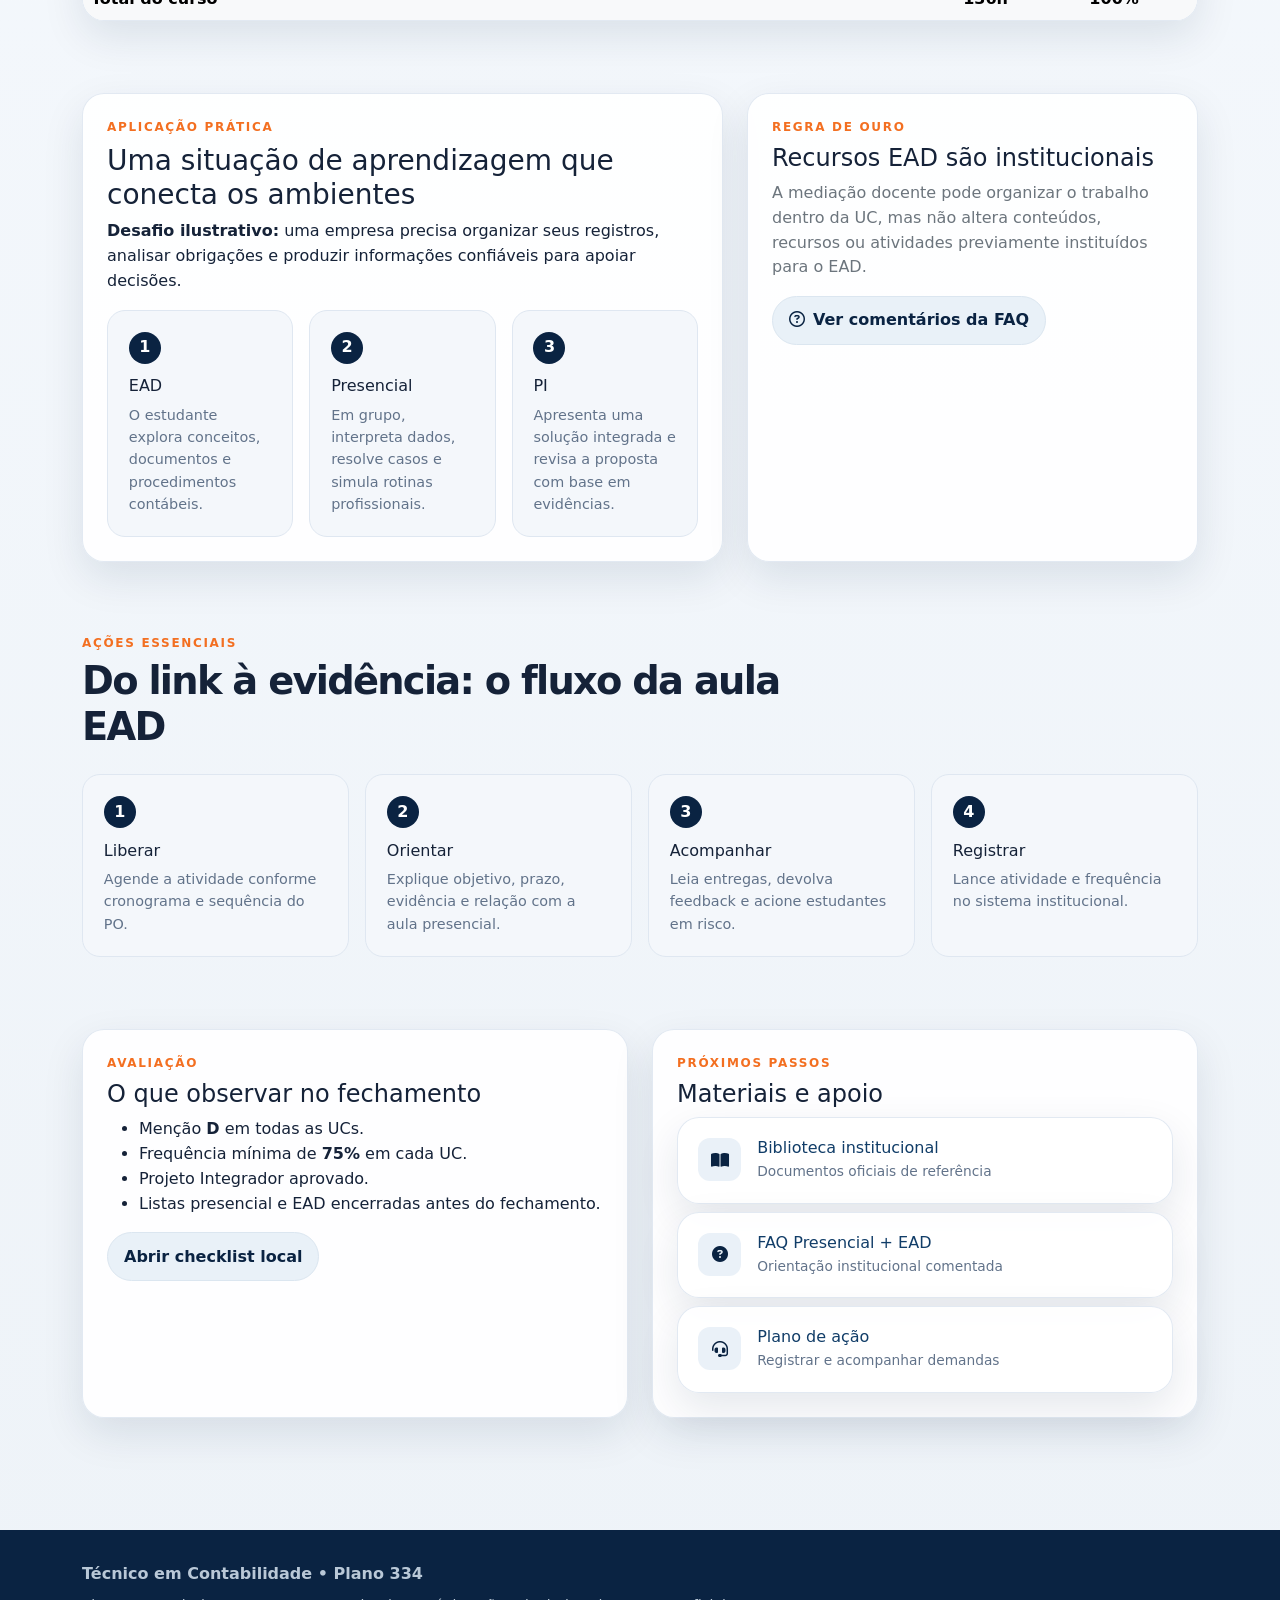
==== commit 57116c30: "Add files via upload" ====
--- a/334_PC_Técnico_Contabilidade - EAD.html
+++ b/334_PC_Técnico_Contabilidade - EAD.html
@@ -1,518 +1,31 @@
-<!DOCTYPE html>
-<html lang="pt-BR">
-<head>
-    <meta charset="UTF-8">
-    <meta name="viewport" content="width=device-width, initial-scale=1.0">
-    <title>Técnico em Contabilidade - Senac SP</title>
-    <link href="https://cdn.jsdelivr.net/npm/bootstrap@5.3.0/dist/css/bootstrap.min.css" rel="stylesheet">
-    <link href="https://cdnjs.cloudflare.com/ajax/libs/font-awesome/6.4.0/css/all.min.css" rel="stylesheet">
-    <link href="styles.css" rel="stylesheet">
-    <link href="legacy-course.css" rel="stylesheet">
-    <style>
-        :root {
-            --senac-laranja: #FF6600;
-            --senac-azul: #003366;
-            --senac-cinza: #666666;
-            --senac-laranja-claro: #FF9944;
-        }
-
-        body {
-            font-family: 'Segoe UI', Tahoma, Geneva, Verdana, sans-serif;
-            background: linear-gradient(135deg, #f5f7fa 0%, #c3cfe2 100%);
-            padding: 90px 0 20px;
-        }
-
-        .top-nav {
-            background: linear-gradient(135deg, var(--senac-azul) 0%, #004488 100%);
-            box-shadow: 0 5px 20px rgba(0,0,0,0.2);
-        }
-
-        .top-nav .navbar-brand {
-            font-weight: 700;
-            letter-spacing: 0.2px;
-        }
-
-        .top-nav .nav-link {
-            color: rgba(255,255,255,0.9);
-            font-weight: 500;
-            border-radius: 20px;
-            padding: 6px 12px;
-            margin-left: 4px;
-        }
-
-        .top-nav .nav-link:hover,
-        .top-nav .nav-link.active {
-            color: #fff;
-            background: rgba(255,255,255,0.15);
-        }
-
-        .header-senac {
-            background: linear-gradient(135deg, var(--senac-azul) 0%, #004488 100%);
-            color: white;
-            padding: 40px 20px;
-            border-radius: 15px;
-            box-shadow: 0 10px 30px rgba(0,0,0,0.2);
-            margin-bottom: 30px;
-        }
-
-        .header-senac h1 {
-            font-size: 2.5rem;
-            font-weight: bold;
-            text-shadow: 2px 2px 4px rgba(0,0,0,0.3);
-        }
-
-        .card-custom {
-            border: none;
-            border-radius: 15px;
-            box-shadow: 0 5px 15px rgba(0,0,0,0.1);
-            margin-bottom: 25px;
-            transition: transform 0.3s ease;
-            background: white;
-        }
-
-        .card-custom:hover {
-            transform: translateY(-5px);
-            box-shadow: 0 8px 25px rgba(0,0,0,0.15);
-        }
-
-        .card-header-custom {
-            background: linear-gradient(135deg, var(--senac-laranja) 0%, var(--senac-laranja-claro) 100%);
-            color: white;
-            font-weight: bold;
-            border-radius: 15px 15px 0 0 !important;
-            padding: 15px 20px;
-        }
-
-        .badge-ead {
-            background-color: #dc3545;
-            font-size: 0.75rem;
-            padding: 5px 10px;
-            border-radius: 20px;
-        }
-
-        .badge-presencial {
-            background-color: #28a745;
-            font-size: 0.75rem;
-            padding: 5px 10px;
-            border-radius: 20px;
-        }
-
-        .info-destaque {
-            background: white;
-            border-left: 5px solid var(--senac-laranja);
-            padding: 20px;
-            margin: 15px 0;
-            border-radius: 10px;
-            box-shadow: 0 3px 10px rgba(0,0,0,0.1);
-        }
-
-        .ponto-critico {
-            background: #fff3cd;
-            border-left: 5px solid #ffc107;
-            padding: 15px;
-            margin: 10px 0;
-            border-radius: 8px;
-        }
-
-        .uc-item {
-            background: white;
-            padding: 15px;
-            margin: 10px 0;
-            border-radius: 10px;
-            border-left: 4px solid var(--senac-azul);
-            transition: all 0.3s ease;
-        }
-
-        .uc-item:hover {
-            border-left-width: 8px;
-            padding-left: 20px;
-            background: #f8f9fa;
-        }
-
-        .emoji-icon {
-            font-size: 1.5rem;
-            margin-right: 10px;
-        }
-
-        .estatistica {
-            text-align: center;
-            padding: 20px;
-            background: white;
-            border-radius: 15px;
-            box-shadow: 0 3px 10px rgba(0,0,0,0.1);
-            margin: 10px 0;
-        }
-
-        .estatistica h3 {
-            color: var(--senac-laranja);
-            font-weight: bold;
-            margin-bottom: 5px;
-        }
-
-        .progress-custom {
-            height: 25px;
-            border-radius: 15px;
-        }
-
-        .footer-senac {
-            background: var(--senac-azul);
-            color: white;
-            padding: 20px;
-            border-radius: 15px;
-            text-align: center;
-            margin-top: 30px;
-        }
-    </style>
+<!doctype html>
+<html lang="pt-BR">
+<head>
+    <meta charset="utf-8">
+    <meta name="viewport" content="width=device-width, initial-scale=1">
+    <title>Técnico em Contabilidade 334 | Presencial + EAD</title>
+    <link href="https://cdn.jsdelivr.net/npm/bootstrap@5.3.3/dist/css/bootstrap.min.css" rel="stylesheet">
+    <link href="https://cdnjs.cloudflare.com/ajax/libs/font-awesome/6.5.2/css/all.min.css" rel="stylesheet">
+    <link href="styles.css" rel="stylesheet">
 </head>
 <body>
-    <nav class="navbar navbar-expand-lg navbar-dark top-nav fixed-top"><div class="container"><a class="navbar-brand" href="index.html"><i class="fa-solid fa-compass me-2"></i>Guia Presencial + EAD</a><button class="navbar-toggler" type="button" data-bs-toggle="collapse" data-bs-target="#mainNavbar" aria-label="Abrir menu"><span class="navbar-toggler-icon"></span></button><div class="collapse navbar-collapse" id="mainNavbar"><ul class="navbar-nav ms-auto align-items-lg-center gap-lg-1"><li class="nav-item"><a class="nav-link" href="index.html">Visão geral</a></li><li class="nav-item"><a class="nav-link" href="index.html#recursos">Biblioteca</a></li><li class="nav-item"><a class="nav-link" href="faq.html">FAQ comentada</a></li><li class="nav-item"><a class="nav-link" href="atendimento.html">Plano de ação</a></li></ul></div></div></nav>
-    <div class="container">
-        <div class="header-senac">
-            <div class="eyebrow">PLANO DE CURSO 334 • GESTÃO E NEGÓCIOS</div>
-            <h1 class="mt-3">Técnico em <span class="hero-accent">Contabilidade</span></h1>
-            <p class="lead mt-3">Uma leitura operacional do curso para conectar matriz, aulas EAD, mediação docente e acompanhamento local.</p>
-            <div class="d-flex flex-wrap gap-2 mt-4"><a class="btn btn-senac" href="index.html#catalogo"><i class="fa-solid fa-arrow-left me-2"></i>Voltar ao catálogo</a><a class="btn btn-outline-light" href="faq.html"><i class="fa-regular fa-circle-question me-2"></i>Consultar FAQ</a><a class="btn btn-outline-light" href="atendimento.html"><i class="fa-solid fa-headset me-2"></i>Plano de ação</a></div>
-            <p class="small mt-4 mb-0"><i class="fa-solid fa-lock me-1"></i>As atividades EAD devem ser acessadas e acompanhadas conforme o Teams Educacional, PC, PO e orientações institucionais.</p>
-        </div>
-
-        <div class="row g-3">
-            <div class="col-md-3 col-sm-6">
-                <div class="estatistica">
-                    <h3>800h</h3>
-                    <p class="mb-0">Carga Horária Total</p>
-                </div>
-            </div>
-            <div class="col-md-3 col-sm-6">
-                <div class="estatistica">
-                    <h3>664h</h3>
-                    <p class="mb-0">Presencial</p>
-                </div>
-            </div>
-            <div class="col-md-3 col-sm-6">
-                <div class="estatistica">
-                    <h3>136h</h3>
-                    <p class="mb-0">EAD</p>
-                </div>
-            </div>
-            <div class="col-md-3 col-sm-6">
-                <div class="estatistica">
-                    <h3>9</h3>
-                    <p class="mb-0">Unidades Curriculares</p>
-                </div>
-            </div>
-        </div>
-
-        <div class="card-custom">
-            <div class="card-header-custom">
-                <span class="emoji-icon">⚠️</span> Requisitos e Pontos Críticos
-            </div>
-            <div class="card-body">
-                <div class="info-destaque">
-                    <h5><strong>📋 Requisitos de Matrícula:</strong></h5>
-                    <ul>
-                        <li><strong>Idade mínima:</strong> Não especificada no plano de curso.</li>
-                        <li><strong>Escolaridade:</strong> Cursando, no mínimo, o 2º ano do Ensino Médio.</li>
-                        <li><strong>Documentos:</strong>
-                            <ul>
-                                <li>RG e CPF ou outro documento de identificação que comprove a numeração destes registros (apresentação).</li>
-<li>Certificado ou Histórico Escolar de conclusão do Ensino Médio ou outros documentos educacionais que comprovem a conclusão do Ensino Médio (entregar cópia simples).</li>
-<li>Declaração de escola, comprovando estar cursando a escolaridade mínima exigida (entregar cópia simples).</li>
-                            </ul>
-                        </li>
-                    </ul>
-                </div>
-
-                <div class="ponto-critico">
-                    <h5><strong>⚡ Pontos Críticos de Atenção:</strong></h5>
-                    <ul class="mb-0">
-                        <li>Frequência mínima: 75% em cada UC, conforme critérios do plano.</li>
-<li>Aprovação: menção &quot;D&quot; (Desenvolvida) em todas as UCs.</li>
-<li>Modalidade EAD: 3 UCs com carga a distância.</li>
-<li>UC de maior carga horária: UC3 (108h totais).</li>
-<li>A UC 9 é correquisito das UCs 1, 2, 3, 4, 5, 6, 7 e 8. Deve ser desenvolvida em concomitância com essas UCs.</li>
-                    </ul>
-                </div>
-            </div>
-        </div>
-
-        <div class="card-custom">
-            <div class="card-header-custom">
-                <span class="emoji-icon">🏗️</span> Estrutura do Curso por Unidades Curriculares
-            </div>
-            <div class="card-body">
-                <h5 class="mt-3 mb-3" style="color: var(--senac-azul);"><strong>🎯 Subárea: Finanças e Contabilidade</strong></h5>
-
-                <div class="uc-item">
-                    <div class="d-flex justify-content-between align-items-center flex-wrap">
-                        <div>
-                            <strong>UC1:</strong> Apoiar os processos contábeis no planejamento organizacional.
-                            <span class="badge badge-presencial ms-2">28h Presencial</span><span class="badge badge-ead ms-2">44h EAD</span>
-                        </div>
-                    </div>
-                    <p class="mb-0 mt-2 text-muted"><small><strong>Objetivo:</strong> Apoiar os processos contábeis no planejamento organizacional.</small></p>
-                </div>
-
-                <div class="uc-item">
-                    <div class="d-flex justify-content-between align-items-center flex-wrap">
-                        <div>
-                            <strong>UC2:</strong> Executar atividades de suporte aos processos de abertura, alteração e baixa de empresas.
-                            <span class="badge badge-presencial ms-2">20h Presencial</span><span class="badge badge-ead ms-2">28h EAD</span>
-                        </div>
-                    </div>
-                    <p class="mb-0 mt-2 text-muted"><small><strong>Objetivo:</strong> Executar atividades de suporte aos processos de abertura, alteração e baixa de empresas.</small></p>
-                </div>
-
-                <div class="uc-item" style="border-left-color: #ffc107;">
-                    <div class="d-flex justify-content-between align-items-center flex-wrap">
-                        <div>
-                            <strong>UC3:</strong> Executar rotinas de apoio à escrituração contábil. ⚠️ <span class="badge bg-warning text-dark">MAIOR CARGA HORÁRIA</span>
-                            <span class="badge badge-presencial ms-2">108h Presencial</span>
-                        </div>
-                    </div>
-                    <p class="mb-0 mt-2 text-muted"><small><strong>Objetivo:</strong> Executar rotinas de apoio à escrituração contábil.</small></p>
-                </div>
-
-                <div class="uc-item">
-                    <div class="d-flex justify-content-between align-items-center flex-wrap">
-                        <div>
-                            <strong>UC4:</strong> Executar processos fiscais e tributários.
-                            <span class="badge badge-presencial ms-2">108h Presencial</span>
-                        </div>
-                    </div>
-                    <p class="mb-0 mt-2 text-muted"><small><strong>Objetivo:</strong> Executar processos fiscais e tributários.</small></p>
-                </div>
-
-                <div class="uc-item">
-                    <div class="d-flex justify-content-between align-items-center flex-wrap">
-                        <div>
-                            <strong>UC5:</strong> Apurar e calcular custos.
-                            <span class="badge badge-presencial ms-2">108h Presencial</span>
-                        </div>
-                    </div>
-                    <p class="mb-0 mt-2 text-muted"><small><strong>Objetivo:</strong> Apurar e calcular custos.</small></p>
-                </div>
-
-                <div class="uc-item">
-                    <div class="d-flex justify-content-between align-items-center flex-wrap">
-                        <div>
-                            <strong>UC6:</strong> Executar rotinas financeiras.
-                            <span class="badge badge-presencial ms-2">96h Presencial</span>
-                        </div>
-                    </div>
-                    <p class="mb-0 mt-2 text-muted"><small><strong>Objetivo:</strong> Executar rotinas financeiras.</small></p>
-                </div>
-
-                <div class="uc-item">
-                    <div class="d-flex justify-content-between align-items-center flex-wrap">
-                        <div>
-                            <strong>UC7:</strong> Executar rotinas trabalhistas e previdenciárias.
-                            <span class="badge badge-presencial ms-2">108h Presencial</span>
-                        </div>
-                    </div>
-                    <p class="mb-0 mt-2 text-muted"><small><strong>Objetivo:</strong> Executar rotinas trabalhistas e previdenciárias.</small></p>
-                </div>
-
-                <div class="uc-item">
-                    <div class="d-flex justify-content-between align-items-center flex-wrap">
-                        <div>
-                            <strong>UC8:</strong> Executar rotinas de apoio aos processos de controladoria.
-                            <span class="badge badge-presencial ms-2">44h Presencial</span><span class="badge badge-ead ms-2">64h EAD</span>
-                        </div>
-                    </div>
-                    <p class="mb-0 mt-2 text-muted"><small><strong>Objetivo:</strong> Executar rotinas de apoio aos processos de controladoria.</small></p>
-                </div>
-
-                <div class="uc-item" style="border-left-color: var(--senac-laranja);">
-                    <div class="d-flex justify-content-between align-items-center flex-wrap">
-                        <div>
-                            <strong>UC9:</strong> Projeto Integrador Técnico em Contabilidade <span class="badge bg-info">CORREQUISITO</span>
-                            <span class="badge badge-presencial ms-2">44h Presencial</span>
-                        </div>
-                    </div>
-                    <p class="mb-0 mt-2 text-muted"><small><strong>Objetivo:</strong> Articular as competências do curso por meio de projeto aplicado..</small></p>
-                </div>
-            </div>
-        </div>
-
-        <div class="card-custom">
-            <div class="card-header-custom">
-                <span class="emoji-icon">💻</span> Distribuição da Carga Horária EAD (136h)
-            </div>
-            <div class="card-body">
-
-                <div class="table-responsive">
-                    <table class="table table-hover">
-                        <thead style="background-color: var(--senac-azul); color: white;">
-                            <tr>
-                                <th>UC</th>
-                                <th>Unidade Curricular</th>
-                                <th class="text-center">Carga EAD</th>
-                                <th class="text-center">% do Total EAD</th>
-                            </tr>
-                        </thead>
-                        <tbody>
-
-                            <tr>
-                                <td><strong>UC1</strong></td>
-                                <td>Apoiar os processos contábeis no planejamento organizacional.</td>
-                                <td class="text-center"><span class="badge badge-ead">44h</span></td>
-                                <td class="text-center">32,4%</td>
-                            </tr>
-                            <tr>
-                                <td><strong>UC2</strong></td>
-                                <td>Executar atividades de suporte aos processos de abertura, alteração e baixa de empresas.</td>
-                                <td class="text-center"><span class="badge badge-ead">28h</span></td>
-                                <td class="text-center">20,6%</td>
-                            </tr>
-                            <tr>
-                                <td><strong>UC8</strong></td>
-                                <td>Executar rotinas de apoio aos processos de controladoria.</td>
-                                <td class="text-center"><span class="badge badge-ead">64h</span></td>
-                                <td class="text-center">47,1%</td>
-                            </tr>
-                        </tbody>
-                    </table>
-                </div>
-                <div class="progress progress-custom mt-3">
-                    <div class="progress-bar" style="width: 32.3529%; background-color: #dc3545;">UC1</div><div class="progress-bar" style="width: 20.5882%; background-color: #e74c3c;">UC2</div><div class="progress-bar" style="width: 47.0588%; background-color: #c0392b;">UC8</div>
-                </div>
-            </div>
-        </div>
-
-        <div class="card-custom">
-            <div class="card-header-custom">
-                <span class="emoji-icon">🎥</span> Atividades Assíncronas (EAD) Detalhadas
-            </div>
-            <div class="card-body">
-                <div class="alert alert-info" style="background-color: #e7f3ff; border-left: 4px solid #0066cc; padding: 15px; margin-bottom: 20px;">
-                    <strong>ℹ️ Importante:</strong> As atividades EAD são desenvolvidas conforme o plano de curso e devem estar integradas ao planejamento das aulas presenciais.
-                </div>
-
-                <h5 class="mt-4 mb-3" style="color: var(--senac-azul);"><strong>📚 UC1: Apoiar os processos contábeis no planejamento organizacional. (44h EAD)</strong></h5>
-
-                <div class="uc-item" style="background: #f0f8ff;">
-                    <h6><strong>🎯 Atividades Assíncronas</strong></h6>
-                    <p><strong>Formato:</strong> Videoaulas, estudos dirigidos e exercícios aplicados no AVA institucional.</p>
-                    <p><strong>Foco:</strong> Desenvolvimento da competência da UC com integração às aulas presenciais.</p>
-                    <p><strong>Temas de Estudo:</strong></p>
-                    <ul class="mb-2">
-                        <li>Conteúdo técnico principal da UC e aplicação prática.</li>
-                        <li>Atividades orientadas com devolutiva docente.</li>
-                        <li>Registro de evidências para avaliação contínua.</li>
-                    </ul>
-                    <p class="mb-0"><strong>Entregável:</strong> Evidência avaliativa da UC no ambiente virtual.</p>
-                </div>
-
-                <h5 class="mt-4 mb-3" style="color: var(--senac-azul);"><strong>📚 UC2: Executar atividades de suporte aos processos de abertura, alteração e baixa de empresas. (28h EAD)</strong></h5>
-
-                <div class="uc-item" style="background: #fff4e6;">
-                    <h6><strong>🎯 Atividades Assíncronas</strong></h6>
-                    <p><strong>Formato:</strong> Videoaulas, estudos dirigidos e exercícios aplicados no AVA institucional.</p>
-                    <p><strong>Foco:</strong> Desenvolvimento da competência da UC com integração às aulas presenciais.</p>
-                    <p><strong>Temas de Estudo:</strong></p>
-                    <ul class="mb-2">
-                        <li>Conteúdo técnico principal da UC e aplicação prática.</li>
-                        <li>Atividades orientadas com devolutiva docente.</li>
-                        <li>Registro de evidências para avaliação contínua.</li>
-                    </ul>
-                    <p class="mb-0"><strong>Entregável:</strong> Evidência avaliativa da UC no ambiente virtual.</p>
-                </div>
-
-                <h5 class="mt-4 mb-3" style="color: var(--senac-azul);"><strong>📚 UC8: Executar rotinas de apoio aos processos de controladoria. (64h EAD)</strong></h5>
-
-                <div class="uc-item" style="background: #e8f5e9;">
-                    <h6><strong>🎯 Atividades Assíncronas</strong></h6>
-                    <p><strong>Formato:</strong> Videoaulas, estudos dirigidos e exercícios aplicados no AVA institucional.</p>
-                    <p><strong>Foco:</strong> Desenvolvimento da competência da UC com integração às aulas presenciais.</p>
-                    <p><strong>Temas de Estudo:</strong></p>
-                    <ul class="mb-2">
-                        <li>Conteúdo técnico principal da UC e aplicação prática.</li>
-                        <li>Atividades orientadas com devolutiva docente.</li>
-                        <li>Registro de evidências para avaliação contínua.</li>
-                    </ul>
-                    <p class="mb-0"><strong>Entregável:</strong> Evidência avaliativa da UC no ambiente virtual.</p>
-                </div>
-                <div class="ponto-critico mt-4">
-                    <h5><strong>📌 Orientações Pedagógicas para Integração EAD-Presencial</strong></h5>
-                    <ul class="mb-0">
-                        <li><strong>Frequência:</strong> Presença mínima de 75% por UC, incluindo regras para carga mista (presencial + EAD).</li>
-                        <li><strong>Acesso:</strong> As atividades EAD ocorrem na plataforma institucional indicada pela unidade.</li>
-                        <li><strong>Planejamento:</strong> Integrar as evidências do EAD ao PCTD e às aulas presenciais.</li>
-                        <li><strong>Link de acesso:</strong> <a href="https://share.articulate.com/9DO5OcWCx9k4KD4Y9Fc0r" target="_blank" style="color: var(--senac-laranja);">Recursos EAD do Curso</a></li>
-                    </ul>
-                </div>
-            </div>
-        </div>
-
-        <div class="card-custom">
-            <div class="card-header-custom">
-                <span class="emoji-icon">⭐</span> Marcas Formativas Senac
-            </div>
-            <div class="card-body">
-                <div class="row">
-                    <div class="col-md-6">
-                        <div class="info-destaque mb-3">
-                            <h6><strong>🎯 Domínio Técnico-Científico</strong></h6>
-                            <p class="mb-0 small">Conhecimento profundo da área e aplicação prática no contexto profissional.</p>
-                        </div>
-                    </div>
-                    <div class="col-md-6">
-                        <div class="info-destaque mb-3">
-                            <h6><strong>👁️ Visão Crítica</strong></h6>
-                            <p class="mb-0 small">Análise reflexiva de processos e tomada de decisão fundamentada.</p>
-                        </div>
-                    </div>
-                    <div class="col-md-6">
-                        <div class="info-destaque mb-3">
-                            <h6><strong>🤝 Colaboração e Comunicação</strong></h6>
-                            <p class="mb-0 small">Trabalho em equipe, escuta ativa e comunicação assertiva.</p>
-                        </div>
-                    </div>
-                    <div class="col-md-6">
-                        <div class="info-destaque mb-3">
-                            <h6><strong>💡 Criatividade e Atitude Empreendedora</strong></h6>
-                            <p class="mb-0 small">Proposição de soluções inovadoras com foco em resultados.</p>
-                        </div>
-                    </div>
-                    <div class="col-md-6">
-                        <div class="info-destaque mb-3">
-                            <h6><strong>🌐 Autonomia Digital</strong></h6>
-                            <p class="mb-0 small">Uso crítico de tecnologias e adaptação a novos ambientes digitais.</p>
-                        </div>
-                    </div>
-                    <div class="col-md-6">
-                        <div class="info-destaque mb-3">
-                            <h6><strong>🌱 Atitude Sustentável</strong></h6>
-                            <p class="mb-0 small">Compromisso com práticas responsáveis e impacto socioambiental positivo.</p>
-                        </div>
-                    </div>
-                </div>
-            </div>
-        </div>
-
-        <div class="footer-senac">
-            <p class="mb-1"><strong>📍 Senac São Paulo</strong></p>
-            <p class="mb-1">Plano de Curso 334 - Técnico em Contabilidade</p>
-            <p class="mb-0"><small>Autorizado pela Portaria Senac/Geduc-SE nº 91/2025 de 08/08/2025 | Vigente: 1º/02/2026</small></p>
-        </div>
-    </div>
-
-    <script src="https://cdn.jsdelivr.net/npm/bootstrap@5.3.0/dist/js/bootstrap.bundle.min.js"></script>
-    <script>
-        document.addEventListener('DOMContentLoaded', function() {
-            const cards = document.querySelectorAll('.card-custom, .estatistica');
-            cards.forEach((card, index) => {
-                setTimeout(() => {
-                    card.style.opacity = '0';
-                    card.style.transform = 'translateY(20px)';
-                    card.style.transition = 'all 0.5s ease';
-                    setTimeout(() => {
-                        card.style.opacity = '1';
-                        card.style.transform = 'translateY(0)';
-                    }, 50);
-                }, index * 50);
-            });
-        });
-    </script>
-</body>
-</html>
+    <nav class="navbar navbar-expand-lg navbar-dark top-nav fixed-top"><div class="container"><a class="navbar-brand" href="index.html"><i class="fa-solid fa-compass me-2"></i>Guia Presencial + EAD</a><button class="navbar-toggler" type="button" data-bs-toggle="collapse" data-bs-target="#mainNav" aria-label="Abrir menu"><span class="navbar-toggler-icon"></span></button><div class="collapse navbar-collapse" id="mainNav"><ul class="navbar-nav ms-auto align-items-lg-center gap-lg-1"><li class="nav-item"><a class="nav-link" href="index.html">Visão geral</a></li><li class="nav-item"><a class="nav-link active" href="index.html#catalogo">Catálogo de Cursos</a></li><li class="nav-item"><a class="nav-link" href="index.html#recursos">Biblioteca</a></li><li class="nav-item"><a class="nav-link" href="faq.html">FAQ comentada</a></li><li class="nav-item"><a class="nav-link" href="atendimento.html">Plano de ação</a></li></ul></div></div></nav>
+    <main class="page-shell"><div class="container">
+        <header class="hero mb-4"><div class="eyebrow">Plano de Curso 334 • Gestão e Negócios</div><h1 class="mt-3">Técnico em <span class="hero-accent">Contabilidade</span></h1><p class="lead mt-3 mb-4">Uma leitura operacional do curso para conectar matriz, aulas EAD, mediação docente e acompanhamento local.</p><div class="d-flex flex-wrap gap-2"><a class="btn btn-senac" href="https://share.articulate.com/9DO5OcWCx9k4KD4Y9Fc0r" target="_blank" rel="noopener"><i class="fa-solid fa-play me-2"></i>Acessar aulas EAD</a><a class="btn btn-outline-light" href="index.html#recursos"><i class="fa-solid fa-file-lines me-2"></i>Ver documentos</a><a class="btn btn-outline-light" href="faq.html"><i class="fa-regular fa-circle-question me-2"></i>Consultar FAQ</a></div><p class="small opacity-75 mt-4 mb-0"><i class="fa-solid fa-lock me-1"></i>O conteúdo EAD exige acesso institucional conforme Teams, PC, PO e orientações vigentes.</p></header>
+
+        <section class="row g-3"><div class="col-sm-6 col-lg-3"><div class="stat-card"><div class="stat-value">800h</div><div class="stat-label">carga horária total</div></div></div><div class="col-sm-6 col-lg-3"><div class="stat-card"><div class="stat-value">664h</div><div class="stat-label">presenciais</div></div></div><div class="col-sm-6 col-lg-3"><div class="stat-card"><div class="stat-value">136h</div><div class="stat-label">a distância</div></div></div><div class="col-sm-6 col-lg-3"><div class="stat-card"><div class="stat-value">9</div><div class="stat-label">UCs no plano de curso</div></div></div></section>
+
+        <section class="section"><div class="row g-4"><div class="col-lg-7"><div class="surface h-100"><div class="eyebrow">Leitura executiva</div><h2 class="h3 mt-2">O que o curso forma</h2><p>O profissional apoia processos contábeis, fiscais, tributários, financeiros, trabalhistas e de controladoria em organizações.</p><p class="mb-0 text-secondary">A formação combina fundamentos técnicos, análise de documentos, uso de sistemas e resolução de situações aplicadas ao mundo do trabalho.</p></div></div><div class="col-lg-5"><div class="surface h-100"><div class="eyebrow">Atenção na implantação</div><h2 class="h4 mt-2">Relações que não podem se perder</h2><ul class="mb-0"><li><strong>UC9</strong> é o Projeto Integrador e correquisito das demais UCs.</li><li><strong>UC8</strong> concentra a maior carga horária do curso.</li><li>As UCs com EAD devem ser integradas ao planejamento presencial.</li><li>As evidências precisam refletir as competências contábeis trabalhadas.</li></ul></div></div></div></section>
+
+        <section class="section"><div class="section-title"><div class="eyebrow">Mapa da carga EAD</div><h2>136 horas distribuídas por competência</h2><p>A carga EAD integra as unidades curriculares e deve ser liberada, acompanhada e registrada conforme o PC, o PO e o fluxo institucional.</p></div><div class="table-shell"><table class="table"><thead><tr><th>UC</th><th>Unidade Curricular</th><th class="text-center">EAD</th><th class="text-center">Referência</th></tr></thead><tbody><tr><td><strong>UC1</strong></td><td>Apoiar os processos contábeis no planejamento organizacional</td><td class="text-center"><span class="chip chip-orange">44h</span></td><td class="text-center">32,4%</td></tr><tr><td><strong>UC2</strong></td><td>Apoiar abertura, alteração e baixa de empresas</td><td class="text-center"><span class="chip chip-orange">28h</span></td><td class="text-center">20,6%</td></tr><tr><td><strong>UC8</strong></td><td>Apoiar os processos de controladoria</td><td class="text-center"><span class="chip chip-orange">64h</span></td><td class="text-center">47,1%</td></tr><tr class="table-light"><td colspan="2"><strong>Total do curso</strong></td><td class="text-center"><strong>136h</strong></td><td class="text-center"><strong>100%</strong></td></tr></tbody></table></div></section>
+
+        <section class="section"><div class="row g-4"><div class="col-lg-7"><div class="surface h-100"><div class="eyebrow">Aplicação prática</div><h2 class="h3 mt-2">Uma situação de aprendizagem que conecta os ambientes</h2><p><strong>Desafio ilustrativo:</strong> uma empresa precisa organizar seus registros, analisar obrigações e produzir informações confiáveis para apoiar decisões.</p><div class="step-grid mt-3"><div class="step-card"><div class="step-number">1</div><h3>EAD</h3><p>O estudante explora conceitos, documentos e procedimentos contábeis.</p></div><div class="step-card"><div class="step-number">2</div><h3>Presencial</h3><p>Em grupo, interpreta dados, resolve casos e simula rotinas profissionais.</p></div><div class="step-card"><div class="step-number">3</div><h3>PI</h3><p>Apresenta uma solução integrada e revisa a proposta com base em evidências.</p></div></div></div></div><div class="col-lg-5"><div class="surface h-100"><div class="eyebrow">Regra de ouro</div><h2 class="h4 mt-2">Recursos EAD são institucionais</h2><p class="text-secondary">A mediação docente pode organizar o trabalho dentro da UC, mas não altera conteúdos, recursos ou atividades previamente instituídos para o EAD.</p><a class="btn btn-soft" href="faq.html"><i class="fa-regular fa-circle-question me-2"></i>Ver comentários da FAQ</a></div></div></div></section>
+
+        <section class="section"><div class="section-title"><div class="eyebrow">Ações essenciais</div><h2>Do link à evidência: o fluxo da aula EAD</h2></div><div class="row g-3"><div class="col-md-3"><div class="step-card h-100"><div class="step-number">1</div><h3>Liberar</h3><p>Agende a atividade conforme cronograma e sequência do PO.</p></div></div><div class="col-md-3"><div class="step-card h-100"><div class="step-number">2</div><h3>Orientar</h3><p>Explique objetivo, prazo, evidência e relação com a aula presencial.</p></div></div><div class="col-md-3"><div class="step-card h-100"><div class="step-number">3</div><h3>Acompanhar</h3><p>Leia entregas, devolva feedback e acione estudantes em risco.</p></div></div><div class="col-md-3"><div class="step-card h-100"><div class="step-number">4</div><h3>Registrar</h3><p>Lance atividade e frequência no sistema institucional.</p></div></div></div></section>
+
+        <section class="section"><div class="row g-4"><div class="col-lg-6"><div class="surface h-100"><div class="eyebrow">Avaliação</div><h2 class="h4 mt-2">O que observar no fechamento</h2><ul><li>Menção <strong>D</strong> em todas as UCs.</li><li>Frequência mínima de <strong>75%</strong> em cada UC.</li><li>Projeto Integrador aprovado.</li><li>Listas presencial e EAD encerradas antes do fechamento.</li></ul><a class="btn btn-soft" href="atendimento.html">Abrir checklist local</a></div></div><div class="col-lg-6"><div class="surface h-100"><div class="eyebrow">Próximos passos</div><h2 class="h4 mt-2">Materiais e apoio</h2><div class="d-grid gap-2"><a class="resource-card text-decoration-none" href="index.html#recursos"><span class="resource-icon"><i class="fa-solid fa-book-open"></i></span><span><h3>Biblioteca institucional</h3><p>Documentos oficiais de referência</p></span></a><a class="resource-card text-decoration-none" href="faq.html"><span class="resource-icon"><i class="fa-solid fa-circle-question"></i></span><span><h3>FAQ Presencial + EAD</h3><p>Orientação institucional comentada</p></span></a><a class="resource-card text-decoration-none" href="atendimento.html"><span class="resource-icon"><i class="fa-solid fa-headset"></i></span><span><h3>Plano de ação</h3><p>Registrar e acompanhar demandas</p></span></a></div></div></div></div></section>
+    </div></main>
+    <footer class="footer"><div class="container"><strong>Técnico em Contabilidade • Plano 334</strong><p class="mb-0 mt-2 small">Vigente a partir de 1º/02/2026. A consulta desta página não substitui os documentos oficiais.</p></div></footer>
+    <script src="https://cdn.jsdelivr.net/npm/bootstrap@5.3.3/dist/js/bootstrap.bundle.min.js"></script><script src="app.js"></script>
+</body>
+</html>
--- a/styles.css
+++ b/styles.css
@@ -186,12 +186,123 @@
 .modal-content { border: 0; border-radius: 22px; overflow: hidden; }
 .modal-header { color: #fff; background: var(--navy); border: 0; }
 
+.flow-shell {
+    position: relative;
+    overflow: hidden;
+    padding: clamp(1.25rem, 3vw, 2rem);
+    border: 1px solid var(--line);
+    border-radius: 24px;
+    background:
+        radial-gradient(circle at 5% 0%, rgba(255,179,111,.2), transparent 18rem),
+        linear-gradient(135deg, #fff 0%, #f5f9fc 100%);
+    box-shadow: var(--shadow);
+}
+.flow-shell::before {
+    content: "";
+    position: absolute;
+    inset: 0;
+    pointer-events: none;
+    background: linear-gradient(90deg, transparent 0 49.8%, rgba(8,127,140,.04) 50%, transparent 50.2%);
+}
+.flow-rail {
+    position: relative;
+    z-index: 1;
+    display: grid;
+    grid-template-columns: repeat(7, minmax(0, 1fr));
+    gap: 1rem;
+    align-items: stretch;
+}
+.flow-node {
+    position: relative;
+    min-width: 0;
+    padding: 1rem;
+    border: 1px solid var(--line);
+    border-radius: 18px;
+    background: rgba(255,255,255,.96);
+    box-shadow: 0 10px 26px rgba(10,35,66,.08);
+}
+.flow-node:not(:last-child)::after {
+    content: "→";
+    position: absolute;
+    z-index: 2;
+    top: 1.65rem;
+    right: -1rem;
+    color: var(--orange);
+    font-size: 1.35rem;
+    font-weight: 900;
+    line-height: 1;
+}
+.flow-node.flow-orange { border-top: 4px solid var(--orange); }
+.flow-node.flow-blue { border-top: 4px solid var(--teal); }
+.flow-node.flow-green { border-top: 4px solid var(--green); }
+.flow-number {
+    display: grid;
+    width: 2rem;
+    height: 2rem;
+    place-items: center;
+    margin-bottom: .8rem;
+    border-radius: 50%;
+    color: #fff;
+    background: var(--navy);
+    font-size: .78rem;
+    font-weight: 850;
+}
+.flow-node.flow-orange .flow-number { background: var(--orange); }
+.flow-node.flow-blue .flow-number { background: var(--teal); }
+.flow-node.flow-green .flow-number { background: var(--green); }
+.flow-node h3 { margin: 0 0 .4rem; font-size: 1rem; letter-spacing: -.02em; }
+.flow-node p { min-height: 5.1rem; margin: 0; color: var(--muted); font-size: .82rem; line-height: 1.45; }
+.flow-node .chip { margin-top: .8rem; font-size: .68rem; }
+.flow-caption {
+    position: relative;
+    z-index: 1;
+    display: flex;
+    flex-wrap: wrap;
+    gap: .55rem 1rem;
+    align-items: center;
+    margin-top: 1.2rem;
+    padding-top: 1rem;
+    border-top: 1px dashed #cddbe6;
+    color: var(--muted);
+    font-size: .82rem;
+}
+.flow-caption strong { color: var(--navy); }
+.flow-caption .flow-arrow { color: var(--orange); font-weight: 900; }
+.flow-layers {
+    position: relative;
+    z-index: 1;
+    display: grid;
+    grid-template-columns: repeat(3, 1fr);
+    gap: .75rem;
+    margin-top: 1rem;
+}
+.flow-layer {
+    padding: .85rem 1rem;
+    border: 1px solid var(--line);
+    border-radius: 14px;
+    background: rgba(255,255,255,.72);
+}
+.flow-layer strong { display: block; margin-bottom: .25rem; color: var(--navy); font-size: .84rem; }
+.flow-layer span { color: var(--muted); font-size: .78rem; }
+
 @media (max-width: 767px) {
     .page-shell { padding-top: 6rem; }
     .hero { border-radius: 22px; }
     .step-grid { grid-template-columns: 1fr; }
     .sticky-tools { position: static; }
     .table-shell { overflow-x: auto; }
+    .flow-rail { grid-template-columns: 1fr; gap: .75rem; }
+    .flow-node:not(:last-child)::after { content: "↓"; top: auto; right: 50%; bottom: -.85rem; transform: translateX(50%); }
+    .flow-node p { min-height: 0; }
+    .flow-layers { grid-template-columns: 1fr; }
+}
+
+@media (min-width: 768px) and (max-width: 1199px) {
+    .flow-rail { grid-template-columns: repeat(4, minmax(0, 1fr)); }
+    .flow-node:nth-child(4)::after { content: "↓"; top: auto; right: 50%; bottom: -.85rem; transform: translateX(50%); }
+    .flow-node:nth-child(4) { margin-bottom: .75rem; }
+    .flow-node:nth-child(4)::before { content: ""; position: absolute; left: 50%; right: -1rem; bottom: -.45rem; border-bottom: 0; }
+    .flow-node:nth-child(5)::after { content: "←"; left: -1rem; right: auto; }
 }
 
 @media (prefers-reduced-motion: reduce) {
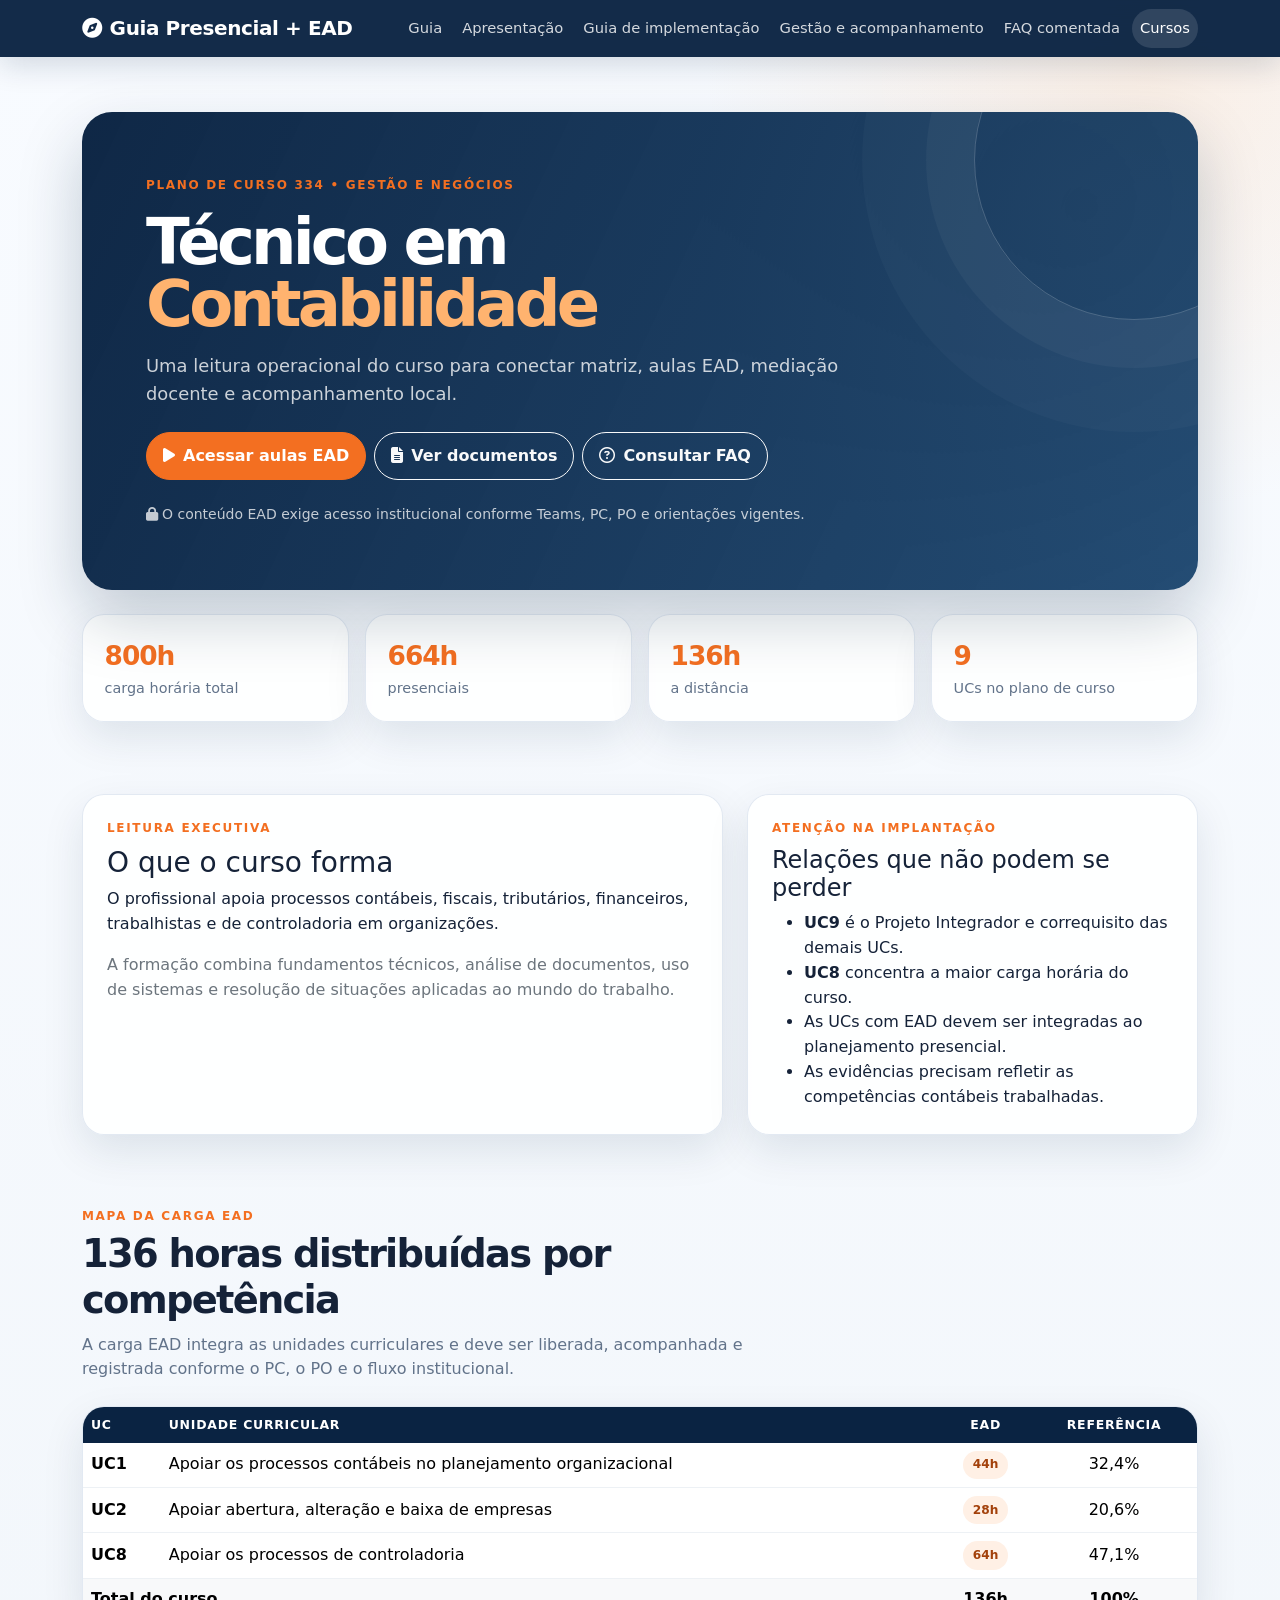
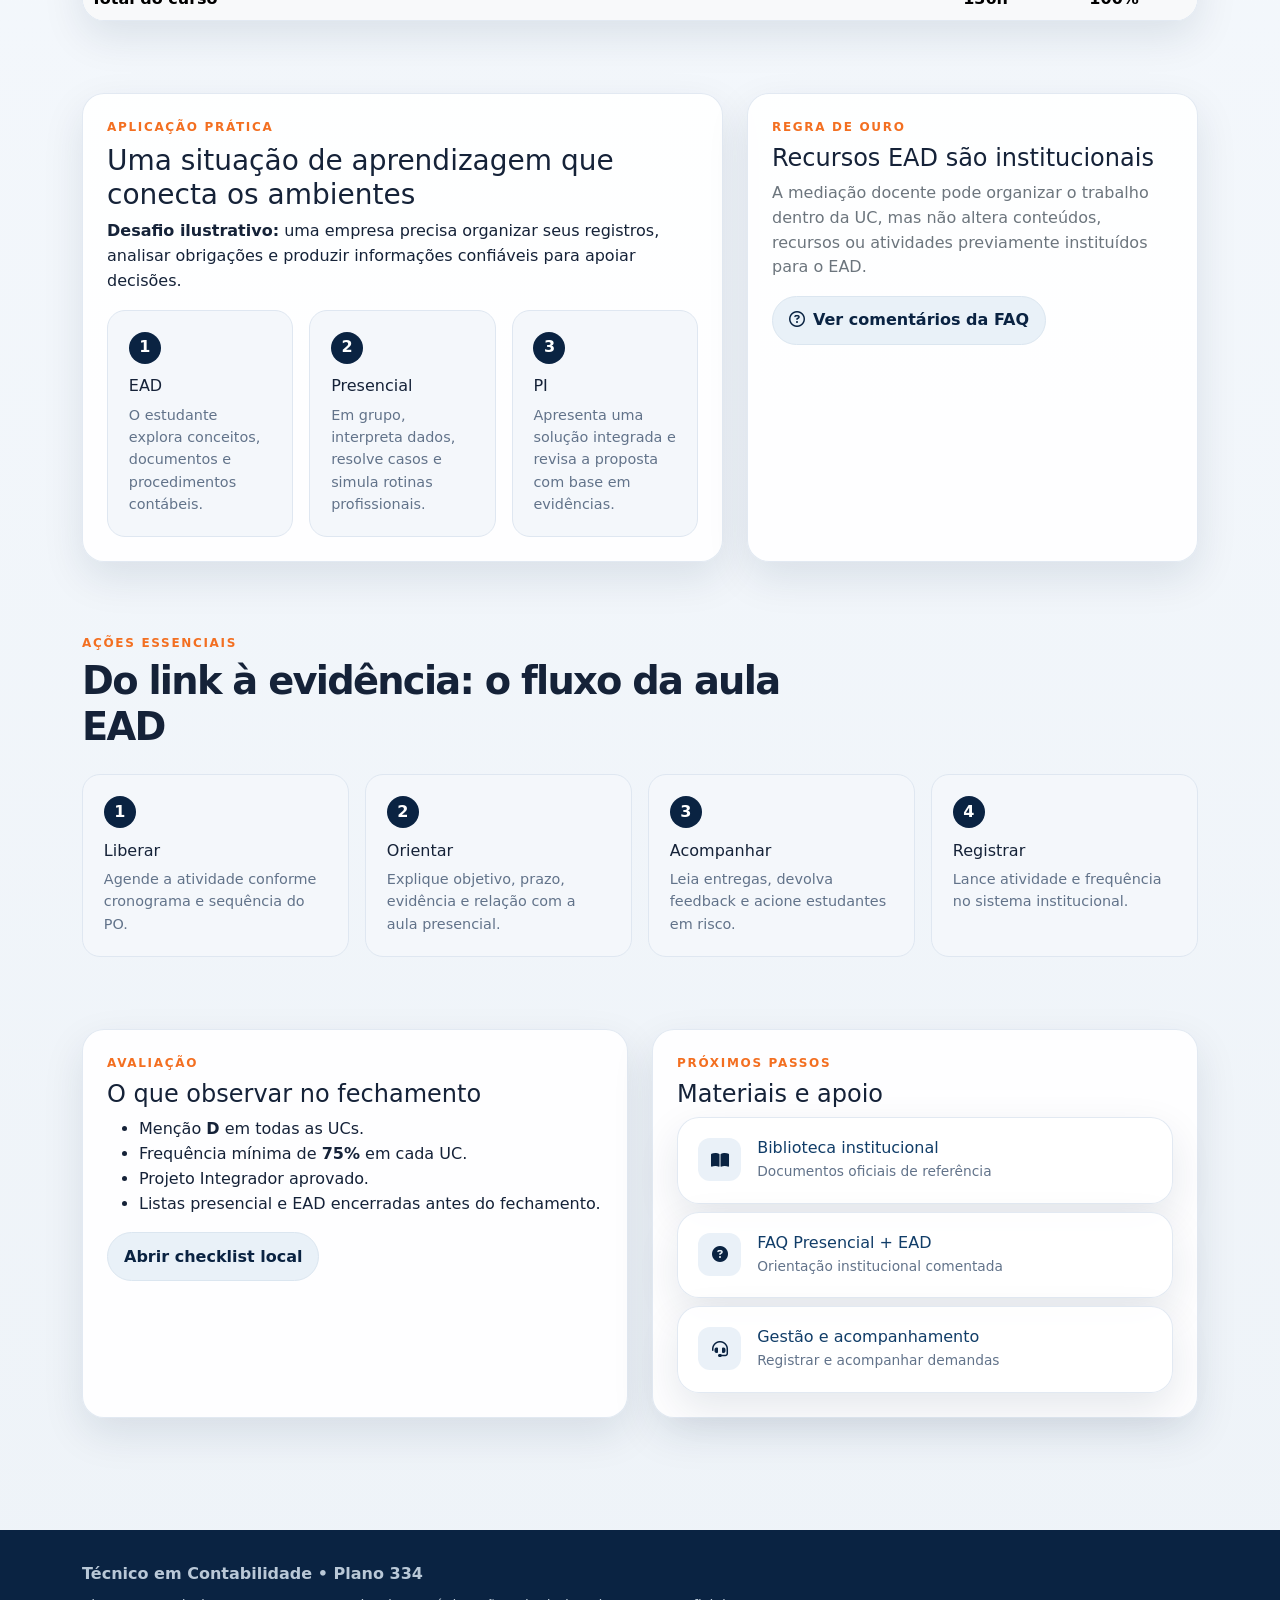
==== commit 11c11755: "Add files via upload" ====
--- a/334_PC_Técnico_Contabilidade - EAD.html
+++ b/334_PC_Técnico_Contabilidade - EAD.html
@@ -9,7 +9,7 @@
     <link href="styles.css" rel="stylesheet">
 </head>
 <body>
-    <nav class="navbar navbar-expand-lg navbar-dark top-nav fixed-top"><div class="container"><a class="navbar-brand" href="index.html"><i class="fa-solid fa-compass me-2"></i>Guia Presencial + EAD</a><button class="navbar-toggler" type="button" data-bs-toggle="collapse" data-bs-target="#mainNav" aria-label="Abrir menu"><span class="navbar-toggler-icon"></span></button><div class="collapse navbar-collapse" id="mainNav"><ul class="navbar-nav ms-auto align-items-lg-center gap-lg-1"><li class="nav-item"><a class="nav-link" href="index.html">Visão geral</a></li><li class="nav-item"><a class="nav-link active" href="index.html#catalogo">Catálogo de Cursos</a></li><li class="nav-item"><a class="nav-link" href="index.html#recursos">Biblioteca</a></li><li class="nav-item"><a class="nav-link" href="faq.html">FAQ comentada</a></li><li class="nav-item"><a class="nav-link" href="atendimento.html">Plano de ação</a></li></ul></div></div></nav>
+<nav class="navbar navbar-expand-lg navbar-dark top-nav fixed-top"><div class="container"><a class="navbar-brand" href="index.html"><i class="fa-solid fa-compass me-2"></i>Guia Presencial + EAD</a><button class="navbar-toggler" type="button" data-bs-toggle="collapse" data-bs-target="#mainNav" aria-label="Abrir menu"><span class="navbar-toggler-icon"></span></button><div class="collapse navbar-collapse" id="mainNav"><ul class="navbar-nav ms-auto align-items-lg-center gap-lg-1"><li class="nav-item"><a class="nav-link" href="index.html">Guia</a></li><li class="nav-item"><a class="nav-link" href="apresentacao.html">Apresentação</a></li><li class="nav-item"><a class="nav-link" href="guia-implementacao.html">Guia de implementação</a></li><li class="nav-item"><a class="nav-link" href="atendimento.html">Gestão e acompanhamento</a></li><li class="nav-item"><a class="nav-link" href="faq.html">FAQ comentada</a></li><li class="nav-item"><a class="nav-link active" href="index.html#catalogo">Cursos</a></li></ul></div></div></nav>
     <main class="page-shell"><div class="container">
         <header class="hero mb-4"><div class="eyebrow">Plano de Curso 334 • Gestão e Negócios</div><h1 class="mt-3">Técnico em <span class="hero-accent">Contabilidade</span></h1><p class="lead mt-3 mb-4">Uma leitura operacional do curso para conectar matriz, aulas EAD, mediação docente e acompanhamento local.</p><div class="d-flex flex-wrap gap-2"><a class="btn btn-senac" href="https://share.articulate.com/9DO5OcWCx9k4KD4Y9Fc0r" target="_blank" rel="noopener"><i class="fa-solid fa-play me-2"></i>Acessar aulas EAD</a><a class="btn btn-outline-light" href="index.html#recursos"><i class="fa-solid fa-file-lines me-2"></i>Ver documentos</a><a class="btn btn-outline-light" href="faq.html"><i class="fa-regular fa-circle-question me-2"></i>Consultar FAQ</a></div><p class="small opacity-75 mt-4 mb-0"><i class="fa-solid fa-lock me-1"></i>O conteúdo EAD exige acesso institucional conforme Teams, PC, PO e orientações vigentes.</p></header>
 
@@ -23,7 +23,7 @@
 
         <section class="section"><div class="section-title"><div class="eyebrow">Ações essenciais</div><h2>Do link à evidência: o fluxo da aula EAD</h2></div><div class="row g-3"><div class="col-md-3"><div class="step-card h-100"><div class="step-number">1</div><h3>Liberar</h3><p>Agende a atividade conforme cronograma e sequência do PO.</p></div></div><div class="col-md-3"><div class="step-card h-100"><div class="step-number">2</div><h3>Orientar</h3><p>Explique objetivo, prazo, evidência e relação com a aula presencial.</p></div></div><div class="col-md-3"><div class="step-card h-100"><div class="step-number">3</div><h3>Acompanhar</h3><p>Leia entregas, devolva feedback e acione estudantes em risco.</p></div></div><div class="col-md-3"><div class="step-card h-100"><div class="step-number">4</div><h3>Registrar</h3><p>Lance atividade e frequência no sistema institucional.</p></div></div></div></section>
 
-        <section class="section"><div class="row g-4"><div class="col-lg-6"><div class="surface h-100"><div class="eyebrow">Avaliação</div><h2 class="h4 mt-2">O que observar no fechamento</h2><ul><li>Menção <strong>D</strong> em todas as UCs.</li><li>Frequência mínima de <strong>75%</strong> em cada UC.</li><li>Projeto Integrador aprovado.</li><li>Listas presencial e EAD encerradas antes do fechamento.</li></ul><a class="btn btn-soft" href="atendimento.html">Abrir checklist local</a></div></div><div class="col-lg-6"><div class="surface h-100"><div class="eyebrow">Próximos passos</div><h2 class="h4 mt-2">Materiais e apoio</h2><div class="d-grid gap-2"><a class="resource-card text-decoration-none" href="index.html#recursos"><span class="resource-icon"><i class="fa-solid fa-book-open"></i></span><span><h3>Biblioteca institucional</h3><p>Documentos oficiais de referência</p></span></a><a class="resource-card text-decoration-none" href="faq.html"><span class="resource-icon"><i class="fa-solid fa-circle-question"></i></span><span><h3>FAQ Presencial + EAD</h3><p>Orientação institucional comentada</p></span></a><a class="resource-card text-decoration-none" href="atendimento.html"><span class="resource-icon"><i class="fa-solid fa-headset"></i></span><span><h3>Plano de ação</h3><p>Registrar e acompanhar demandas</p></span></a></div></div></div></div></section>
+        <section class="section"><div class="row g-4"><div class="col-lg-6"><div class="surface h-100"><div class="eyebrow">Avaliação</div><h2 class="h4 mt-2">O que observar no fechamento</h2><ul><li>Menção <strong>D</strong> em todas as UCs.</li><li>Frequência mínima de <strong>75%</strong> em cada UC.</li><li>Projeto Integrador aprovado.</li><li>Listas presencial e EAD encerradas antes do fechamento.</li></ul><a class="btn btn-soft" href="atendimento.html">Abrir checklist local</a></div></div><div class="col-lg-6"><div class="surface h-100"><div class="eyebrow">Próximos passos</div><h2 class="h4 mt-2">Materiais e apoio</h2><div class="d-grid gap-2"><a class="resource-card text-decoration-none" href="index.html#recursos"><span class="resource-icon"><i class="fa-solid fa-book-open"></i></span><span><h3>Biblioteca institucional</h3><p>Documentos oficiais de referência</p></span></a><a class="resource-card text-decoration-none" href="faq.html"><span class="resource-icon"><i class="fa-solid fa-circle-question"></i></span><span><h3>FAQ Presencial + EAD</h3><p>Orientação institucional comentada</p></span></a><a class="resource-card text-decoration-none" href="atendimento.html"><span class="resource-icon"><i class="fa-solid fa-headset"></i></span><span><h3>Gestão e acompanhamento</h3><p>Registrar e acompanhar demandas</p></span></a></div></div></div></div></section>
     </div></main>
     <footer class="footer"><div class="container"><strong>Técnico em Contabilidade • Plano 334</strong><p class="mb-0 mt-2 small">Vigente a partir de 1º/02/2026. A consulta desta página não substitui os documentos oficiais.</p></div></footer>
     <script src="https://cdn.jsdelivr.net/npm/bootstrap@5.3.3/dist/js/bootstrap.bundle.min.js"></script><script src="app.js"></script>
--- a/styles.css
+++ b/styles.css
@@ -308,3 +308,102 @@
 @media (prefers-reduced-motion: reduce) {
     *, *::before, *::after { scroll-behavior: auto !important; transition: none !important; animation: none !important; }
 }
+
+/* Camadas novas: hub, apresentação e guia de implementação */
+.hub-menu { margin-top: 2rem; }
+.hub-card {
+    display: flex;
+    flex-direction: column;
+    height: 100%;
+    padding: 1.35rem;
+    border: 1px solid rgba(255,255,255,.16);
+    border-radius: 20px;
+    color: #fff;
+    background: rgba(255,255,255,.08);
+    transition: transform .2s ease, background .2s ease;
+}
+.hub-card:hover { color: #fff; transform: translateY(-4px); background: rgba(255,255,255,.14); }
+.hub-card .hub-icon { display: grid; width: 2.8rem; height: 2.8rem; place-items: center; margin-bottom: 1rem; border-radius: 14px; color: var(--navy); background: var(--orange-light); font-size: 1.15rem; }
+.hub-card h3 { margin-bottom: .45rem; font-size: 1.04rem; }
+.hub-card p { min-height: 3rem; margin-bottom: 1rem; color: rgba(255,255,255,.74); font-size: .86rem; }
+.hub-card .hub-link { margin-top: auto; color: var(--orange-light); font-size: .82rem; font-weight: 800; }
+.hub-card.current { background: rgba(255,179,111,.14); border-color: rgba(255,179,111,.5); }
+.hub-menu .hub-card { color: var(--navy); background: rgba(255,255,255,.92); border-color: var(--line); box-shadow: var(--shadow); }
+.hub-menu .hub-card:hover { color: var(--navy); background: #fff; border-color: #c9d9e7; }
+.hub-menu .hub-card p { color: var(--muted); }
+.hub-menu .hub-card .hub-link { color: var(--orange); }
+.hub-menu .hub-card.current { background: #fff8f2; border-color: #ffbd84; }
+
+.deck-shell { position: relative; overflow: hidden; border-radius: 28px; background: var(--navy); box-shadow: 0 28px 64px rgba(10,35,66,.2); }
+.deck-slide { display: none; min-height: 560px; padding: clamp(1.5rem, 5vw, 4rem); color: #fff; background: radial-gradient(circle at 90% 0%, rgba(255,179,111,.2), transparent 22rem), linear-gradient(135deg, #0a2342 0%, #113d68 100%); }
+.deck-slide.active { display: block; animation: deckIn .35s ease both; }
+@keyframes deckIn { from { opacity: 0; transform: translateX(16px); } to { opacity: 1; transform: translateX(0); } }
+.deck-slide h2 { max-width: 850px; margin: .5rem 0 1rem; font-size: clamp(2rem, 4.5vw, 4rem); line-height: 1.02; letter-spacing: -.055em; }
+.deck-slide .deck-lead { max-width: 760px; color: rgba(255,255,255,.76); font-size: 1.12rem; }
+.deck-footer { display: flex; align-items: center; justify-content: space-between; gap: 1rem; padding: .85rem 1rem; color: rgba(255,255,255,.72); background: rgba(0,0,0,.16); }
+.deck-dots { display: flex; flex-wrap: wrap; gap: .4rem; }
+.deck-dot { width: .6rem; height: .6rem; padding: 0; border: 0; border-radius: 50%; background: rgba(255,255,255,.35); }
+.deck-dot.active { background: var(--orange-light); transform: scale(1.2); }
+.deck-grid { display: grid; grid-template-columns: repeat(2, minmax(0, 1fr)); gap: 1rem; margin-top: 2rem; }
+.deck-card { position: relative; min-height: 155px; padding: 1.1rem; border: 1px solid rgba(255,255,255,.16); border-radius: 18px; background: rgba(255,255,255,.08); }
+.deck-card h3 { margin: 0 2.4rem .45rem 0; font-size: 1.02rem; }
+.deck-card p { margin: 0; color: rgba(255,255,255,.72); font-size: .88rem; }
+.plus-button { position: absolute; top: .8rem; right: .8rem; display: grid; width: 2rem; height: 2rem; place-items: center; border: 1px solid rgba(255,255,255,.3); border-radius: 50%; color: #fff; background: rgba(255,255,255,.08); }
+.plus-button:hover, .plus-button:focus { color: var(--navy); background: var(--orange-light); }
+.deck-card .plus-button { display: none; }
+.deck-info-button { position: absolute; z-index: 5; top: 1.15rem; right: 1.15rem; display: grid; width: 3.1rem; height: 3.1rem; place-items: center; border: 0; border-radius: 50%; color: #fff; background: var(--orange); box-shadow: 0 10px 24px rgba(0,0,0,.24); font-size: 1.35rem; }
+.deck-info-button:hover, .deck-info-button:focus { color: #fff; background: #d9580e; transform: translateY(-2px); }
+.deck-progress { height: 4px; background: rgba(255,255,255,.16); }
+.deck-progress span { display: block; height: 100%; background: var(--orange); transition: width .25s ease; }
+.deck-shell:fullscreen { width: 100vw; height: 100vh; border-radius: 0; display: flex; flex-direction: column; }
+.deck-shell:fullscreen .deck-slide { flex: 1; min-height: 0; overflow-y: auto; }
+.deck-shell:fullscreen .deck-footer { flex: 0 0 auto; }
+.deck-shell.deck-fallback-fullscreen { position: fixed; inset: 0; z-index: 1060; width: 100vw; height: 100vh; border-radius: 0; display: flex; flex-direction: column; }
+.deck-shell.deck-fallback-fullscreen .deck-slide { flex: 1; min-height: 0; overflow-y: auto; }
+.slide-kicker { display: inline-flex; gap: .4rem; align-items: center; color: var(--orange-light); font-size: .75rem; font-weight: 800; letter-spacing: .12em; text-transform: uppercase; }
+/* Marcadores decorativos discretos para orientar a leitura dos slides. */
+.deck-slide[data-slide="0"] .slide-kicker::after { content: "🧭"; }
+.deck-slide[data-slide="1"] .slide-kicker::after { content: "🧩"; }
+.deck-slide[data-slide="2"] .slide-kicker::after { content: "👥"; }
+.deck-slide[data-slide="3"] .slide-kicker::after { content: "🔗"; }
+.deck-slide[data-slide="4"] .slide-kicker::after { content: "💻"; }
+.deck-slide[data-slide="5"] .slide-kicker::after { content: "🧠"; }
+.deck-slide[data-slide="6"] .slide-kicker::after { content: "🤝"; }
+.deck-slide[data-slide="7"] .slide-kicker::after { content: "✅"; }
+.slide-kicker::after { margin-left: .08rem; font-family: "Segoe UI Emoji", "Apple Color Emoji", sans-serif; font-size: 1rem; letter-spacing: normal; }
+.action-list { display: grid; gap: .75rem; padding: 0; list-style: none; }
+.action-list li { display: flex; gap: .7rem; align-items: flex-start; min-height: 3.3rem; padding: .8rem .9rem; border: 1px solid var(--line); border-radius: 14px; color: var(--ink) !important; background: #fff; }
+.deck-slide .action-list li > span:last-child { display: block; flex: 1 1 auto; min-width: 0; color: var(--ink) !important; opacity: 1; font-size: .96rem; line-height: 1.4; }
+.deck-slide .action-list li strong { color: var(--navy); }
+.action-list .action-marker { flex: 0 0 auto; display: grid; width: 1.7rem; height: 1.7rem; place-items: center; border-radius: 50%; color: #fff; background: var(--teal); font-size: .72rem; font-weight: 800; }
+.example-box { margin-top: .8rem; padding: .85rem 1rem; border-left: 4px solid var(--teal); border-radius: 10px; color: #164b5d; background: #eaf7f8; font-size: .9rem; }
+.course-context { color: var(--navy); font-size: .78rem; font-weight: 800; }
+.guide-phase { position: relative; display: grid; grid-template-columns: 4rem 1fr; gap: 1rem; }
+.guide-phase + .guide-phase { margin-top: 1rem; }
+.guide-phase::before { content: ""; position: absolute; left: 1.9rem; top: 4rem; bottom: -1rem; width: 2px; background: #dce6ee; }
+.guide-phase:last-child::before { display: none; }
+.phase-number { position: relative; z-index: 1; display: grid; width: 3.8rem; height: 3.8rem; place-items: center; border-radius: 50%; color: #fff; background: var(--navy); font-size: 1rem; font-weight: 850; box-shadow: 0 0 0 6px #f0f5f9; }
+.guide-phase:nth-child(3n) .phase-number { background: var(--orange); }
+.guide-phase:nth-child(4n) .phase-number { background: var(--teal); }
+.phase-card { padding: 1.2rem; border: 1px solid var(--line); border-radius: 18px; background: #fff; box-shadow: 0 10px 26px rgba(10,35,66,.06); }
+.phase-card h3 { margin: 0 0 .4rem; font-size: 1.08rem; }
+.phase-card p { color: var(--muted); font-size: .9rem; }
+.checkpoint { display: grid; gap: .5rem; padding: 0; list-style: none; }
+.checkpoint li { display: flex; gap: .55rem; align-items: flex-start; color: var(--ink); font-size: .86rem; }
+.checkpoint li::before { content: "✓"; flex: 0 0 auto; color: var(--green); font-weight: 900; }
+.channel-card { height: 100%; padding: 1rem; border: 1px solid var(--line); border-radius: 16px; background: var(--surface-2); }
+.channel-card h3 { font-size: .95rem; }
+.channel-card p { margin: 0; color: var(--muted); font-size: .83rem; }
+.simulator-result { min-height: 80px; padding: 1rem; border-radius: 14px; background: #f3f8fb; }
+.simulator-result.is-error { color: #842029; background: #f8d7da; }
+.simulator-result.is-success { color: #0f5132; background: #d1e7dd; }
+.source-note { color: var(--muted); font-size: .78rem; }
+
+@media (max-width: 767px) {
+    .deck-slide { min-height: 680px; }
+    .deck-grid { grid-template-columns: 1fr; }
+    .deck-footer { align-items: flex-start; flex-direction: column; }
+    .guide-phase { grid-template-columns: 2.8rem 1fr; gap: .75rem; }
+    .phase-number { width: 2.8rem; height: 2.8rem; font-size: .8rem; }
+    .guide-phase::before { left: 1.35rem; top: 3rem; }
+}
